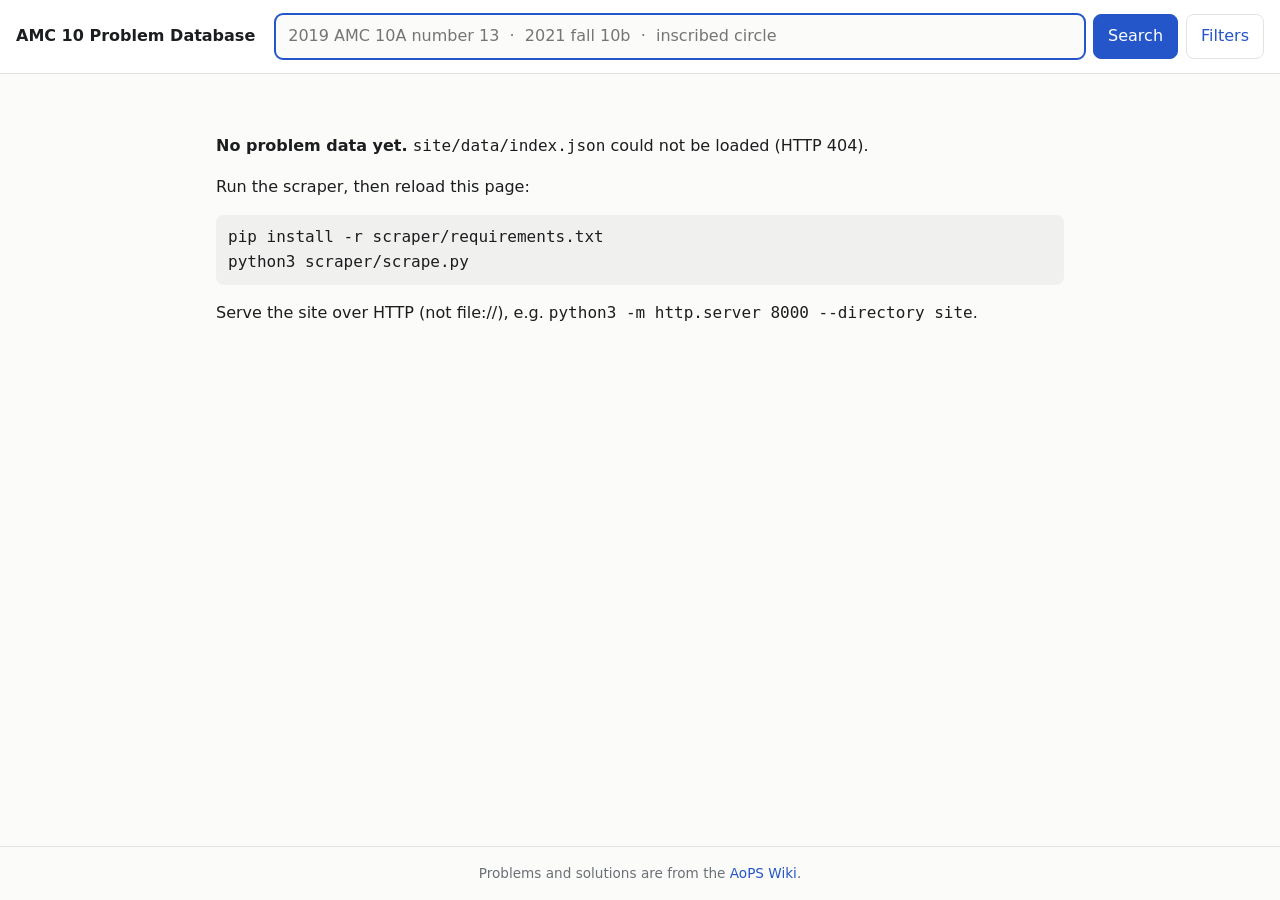
==== site/index.html @ 84438b36 "AMC 10 problem database: spec, AoPS wiki scraper, and static search UI - SPEC.md: V1 scope, data mod" ====
<!doctype html>
<html lang="en">
<head>
<meta charset="utf-8">
<meta name="viewport" content="width=device-width, initial-scale=1">
<title>AMC 10 Problem Database</title>
<link rel="stylesheet" href="vendor/katex/katex.min.css">
<link rel="stylesheet" href="styles.css">
</head>
<body>
<header class="top">
  <a href="#/" class="brand">AMC 10 Problem Database</a>
  <form id="search-form" class="search" autocomplete="off" role="search">
    <input id="q" type="search" placeholder="2019 AMC 10A number 13  ·  2021 fall 10b  ·  inscribed circle" aria-label="Search problems" autofocus>
    <button type="submit">Search</button>
    <button type="button" id="toggle-filters" class="ghost" aria-expanded="false" aria-controls="filters">Filters</button>
  </form>
</header>

<section id="filters" class="filters" hidden>
  <div class="filter">
    <span class="filter-name">Year</span>
    <select id="year-from" aria-label="From year"></select>
    <span class="dash">to</span>
    <select id="year-to" aria-label="To year"></select>
  </div>
  <div class="filter">
    <span class="filter-name">Contest</span>
    <label><input type="checkbox" data-filter="version" value="A" checked> 10A</label>
    <label><input type="checkbox" data-filter="version" value="B" checked> 10B</label>
  </div>
  <div class="filter">
    <span class="filter-name">Problem #</span>
    <input id="num-from" type="number" min="1" max="25" value="1" aria-label="From problem number">
    <span class="dash">to</span>
    <input id="num-to" type="number" min="1" max="25" value="25" aria-label="To problem number">
  </div>
  <div class="filter" id="difficulty-filter">
    <span class="filter-name">Difficulty</span>
  </div>
  <div class="filter" id="category-filter">
    <span class="filter-name">Category</span>
  </div>
  <div class="filter">
    <button type="button" id="reset-filters" class="ghost">Reset filters</button>
  </div>
</section>

<main id="main">
  <div id="status" class="status" hidden></div>
  <section id="results" hidden></section>
  <article id="problem" hidden></article>
</main>

<footer class="foot">
  Problems and solutions are from the <a href="https://artofproblemsolving.com/wiki/" target="_blank" rel="noopener">AoPS Wiki</a>.
  <span id="generated"></span>
</footer>

<script src="vendor/katex/katex.min.js"></script>
<script src="app.js"></script>
</body>
</html>
---- site/styles.css ----
:root {
  --bg: #fbfbf9;
  --panel: #ffffff;
  --text: #1c1d1f;
  --muted: #6b6f76;
  --line: #e3e4e0;
  --accent: #2456c9;
  --accent-soft: #e8eefb;
  --correct: #1b7f3b;
  --correct-soft: #e2f4e8;
  --tag: #f0f1ee;
  --radius: 8px;
  --font: system-ui, -apple-system, "Segoe UI", Roboto, Helvetica, Arial, sans-serif;
}
@media (prefers-color-scheme: dark) {
  :root:not([data-theme="light"]) {
    --bg: #141517; --panel: #1d1f22; --text: #ebecee; --muted: #9a9ea6; --line: #30333a;
    --accent: #7ea2ff; --accent-soft: #1f2a46; --correct: #5ccf7f; --correct-soft: #16311f; --tag: #262930;
  }
}
* { box-sizing: border-box; }
html, body { margin: 0; }
body { background: var(--bg); color: var(--text); font: 16px/1.55 var(--font); min-height: 100vh; display: flex; flex-direction: column; }
a { color: var(--accent); text-decoration: none; }
a:hover { text-decoration: underline; }
button, input, select { font: inherit; color: inherit; }
button { cursor: pointer; }
[hidden] { display: none !important; }

.top { display: flex; flex-wrap: wrap; align-items: center; gap: 12px 20px; padding: 14px 16px; border-bottom: 1px solid var(--line); background: var(--panel); position: sticky; top: 0; z-index: 2; }
.brand { font-weight: 650; color: var(--text); white-space: nowrap; }
.search { display: flex; flex: 1 1 420px; gap: 8px; min-width: 0; }
.search input { flex: 1; min-width: 0; padding: 9px 12px; border: 1px solid var(--line); border-radius: var(--radius); background: var(--bg); }
.search input:focus { outline: 2px solid var(--accent); outline-offset: -1px; }
.search button, .ghost { padding: 8px 14px; border-radius: var(--radius); border: 1px solid var(--accent); background: var(--accent); color: #fff; }
.ghost, .search .ghost { background: transparent; color: var(--accent); border-color: var(--line); }
.ghost[aria-expanded="true"] { background: var(--accent-soft); }

.filters { display: flex; flex-wrap: wrap; gap: 10px 28px; padding: 12px 16px; border-bottom: 1px solid var(--line); background: var(--panel); font-size: 0.93rem; }
.filter { display: flex; flex-wrap: wrap; align-items: center; gap: 6px 10px; }
.filter-name { color: var(--muted); min-width: 4.5em; }
.filter label { display: inline-flex; align-items: center; gap: 4px; white-space: nowrap; }
.filter select, .filter input[type=number] { padding: 4px 6px; border: 1px solid var(--line); border-radius: 6px; background: var(--bg); width: auto; }
.filter input[type=number] { width: 4.2em; }
.dash { color: var(--muted); }

main { flex: 1; width: 100%; max-width: 880px; margin: 0 auto; padding: 20px 16px 48px; }
.status { color: var(--muted); padding: 24px 0; }
.status.error { color: var(--text); }
.status pre { background: var(--tag); padding: 10px 12px; border-radius: var(--radius); overflow: auto; }

.results-head { display: flex; justify-content: space-between; align-items: baseline; color: var(--muted); margin: 0 0 10px; font-size: 0.93rem; }
.result { display: block; padding: 12px 14px; margin: 0 0 8px; border: 1px solid var(--line); border-radius: var(--radius); background: var(--panel); color: var(--text); }
.result:hover { border-color: var(--accent); text-decoration: none; }
.result-title { font-weight: 600; }
.snippet { color: var(--muted); font-size: 0.93rem; margin: 2px 0 6px; display: -webkit-box; -webkit-line-clamp: 2; -webkit-box-orient: vertical; overflow: hidden; }
.more { display: block; width: 100%; margin: 8px 0; }

.tags { display: flex; flex-wrap: wrap; gap: 6px; }
.tag { font-size: 0.78rem; padding: 1px 8px; border-radius: 999px; background: var(--tag); color: var(--muted); }
.tag.diff { background: var(--accent-soft); color: var(--accent); }

.crumbs { font-size: 0.93rem; margin-bottom: 10px; }
.problem-head { display: flex; flex-wrap: wrap; align-items: baseline; gap: 8px 16px; margin-bottom: 6px; }
.problem-head h1 { font-size: 1.35rem; margin: 0; }
.problem-head h1 span { color: var(--muted); font-weight: 500; }
.problem-head .tags { flex: 1; }
.source { font-size: 0.9rem; white-space: nowrap; }

.card { background: var(--panel); border: 1px solid var(--line); border-radius: var(--radius); padding: 18px 20px; margin: 14px 0; }
.statement { font-size: 1.04rem; }
.statement p, .solution p { margin: 0 0 0.8em; }
.statement img, .solution img { max-width: 100%; height: auto; }
.statement .diagram, .solution .diagram { display: block; margin: 10px auto; }
.tex-display { display: block; margin: 0.6em 0; overflow-x: auto; }
.katex { font-size: 1.05em; }
.katex-display { margin: 0.4em 0; }
table { border-collapse: collapse; margin: 0.6em 0; }
td, th { border: 1px solid var(--line); padding: 3px 8px; }

.choices ol { list-style: none; margin: 0; padding: 0; display: grid; gap: 6px; }
.choices li { display: flex; align-items: center; gap: 10px; padding: 7px 10px; border: 1px solid var(--line); border-radius: 6px; }
.choices li .choice-label { color: var(--muted); font-weight: 600; min-width: 2.4em; }
.choices li.correct { border-color: var(--correct); background: var(--correct-soft); }
.choices li.correct .choice-label { color: var(--correct); }
.answer-row { display: flex; align-items: center; gap: 14px; margin-top: 12px; }
.answer-row label { display: inline-flex; align-items: center; gap: 6px; }
.answer-text { color: var(--correct); font-weight: 600; }
.unparsed { color: var(--muted); font-size: 0.9rem; margin-top: 8px; }

.solutions-head { display: flex; align-items: center; justify-content: space-between; gap: 10px; }
.solution { padding: 12px 0; border-top: 1px solid var(--line); }
.solution:first-child { border-top: 0; }
.solution h3 { margin: 0 0 8px; font-size: 1.02rem; }
.solution h4, .solution h5 { margin: 10px 0 6px; font-size: 0.98rem; }

.pager { display: flex; justify-content: space-between; margin-top: 18px; font-size: 0.95rem; }
.foot { color: var(--muted); font-size: 0.85rem; text-align: center; padding: 16px; border-top: 1px solid var(--line); }
kbd { font: 0.85em var(--font); border: 1px solid var(--line); border-radius: 4px; padding: 0 5px; }
@media (max-width: 600px) {
  .top { padding: 10px 12px; }
  main { padding: 14px 12px 40px; }
  .card { padding: 14px; }
}
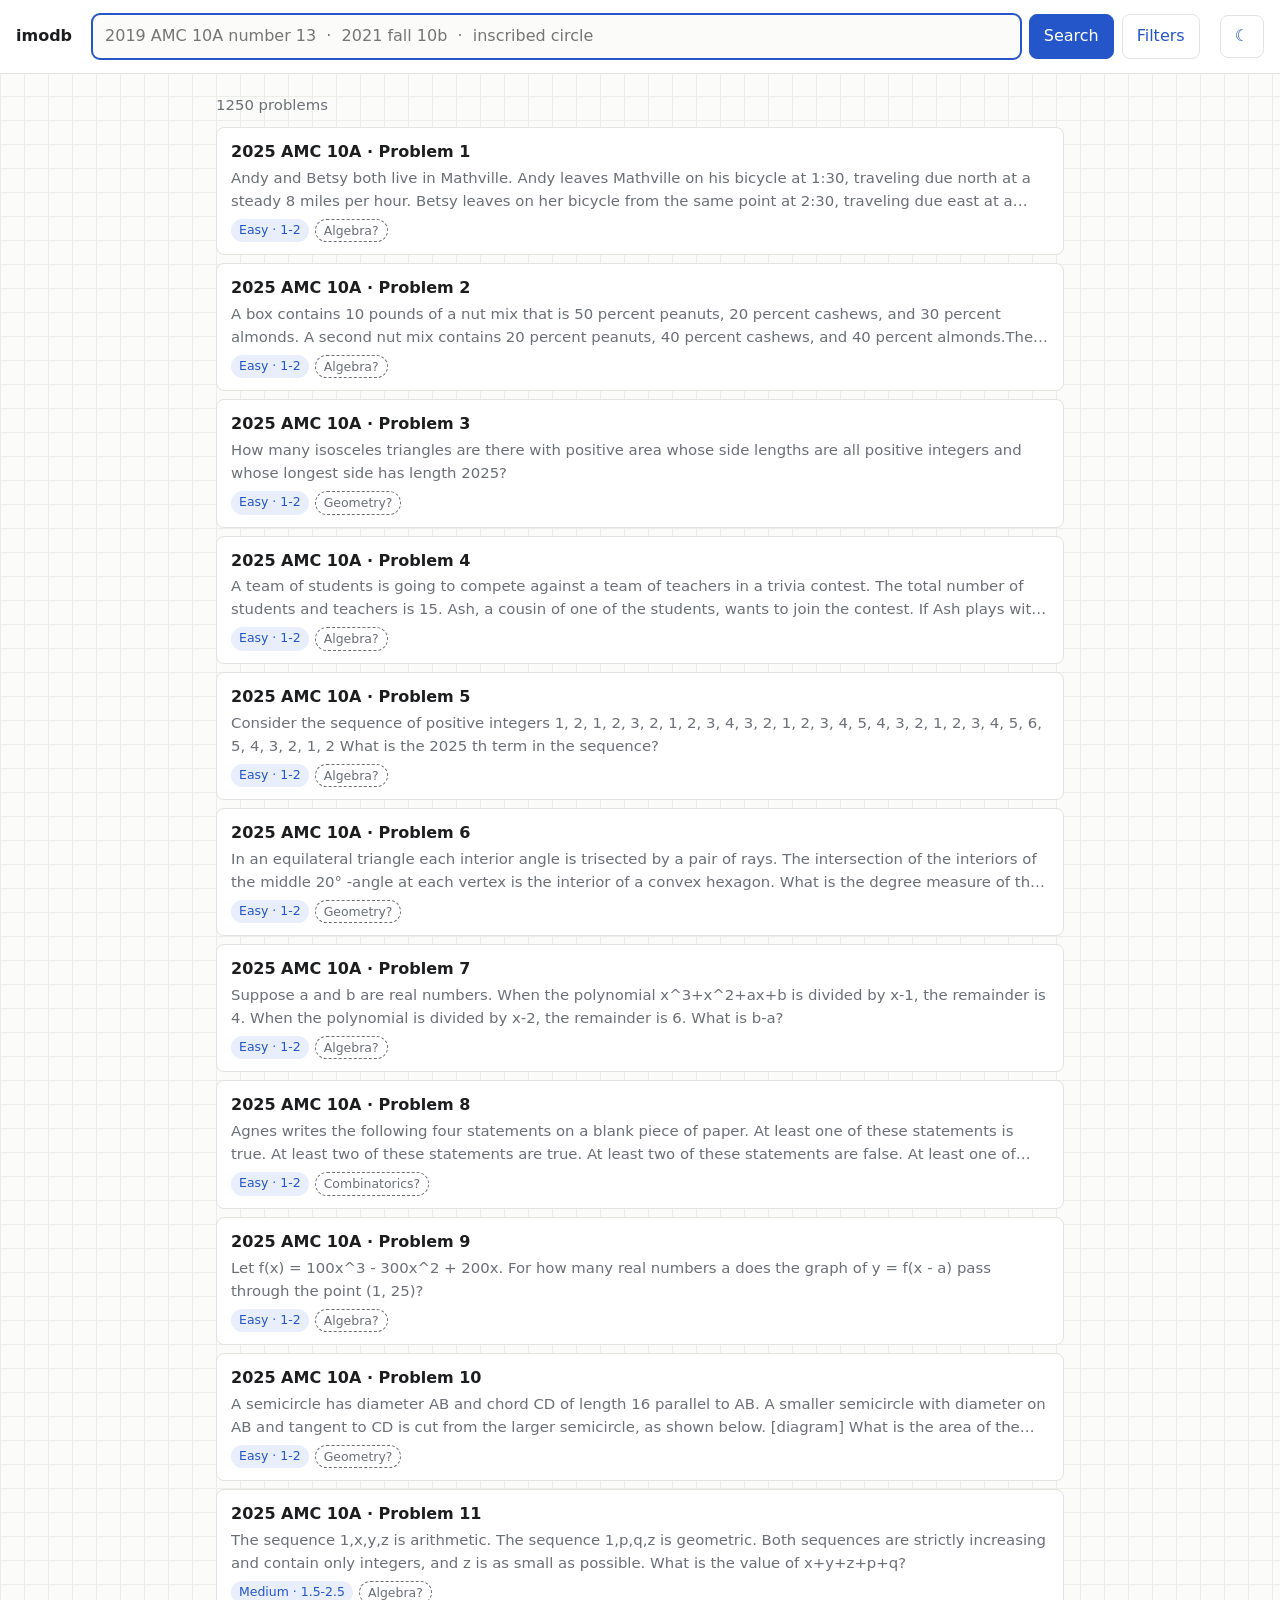
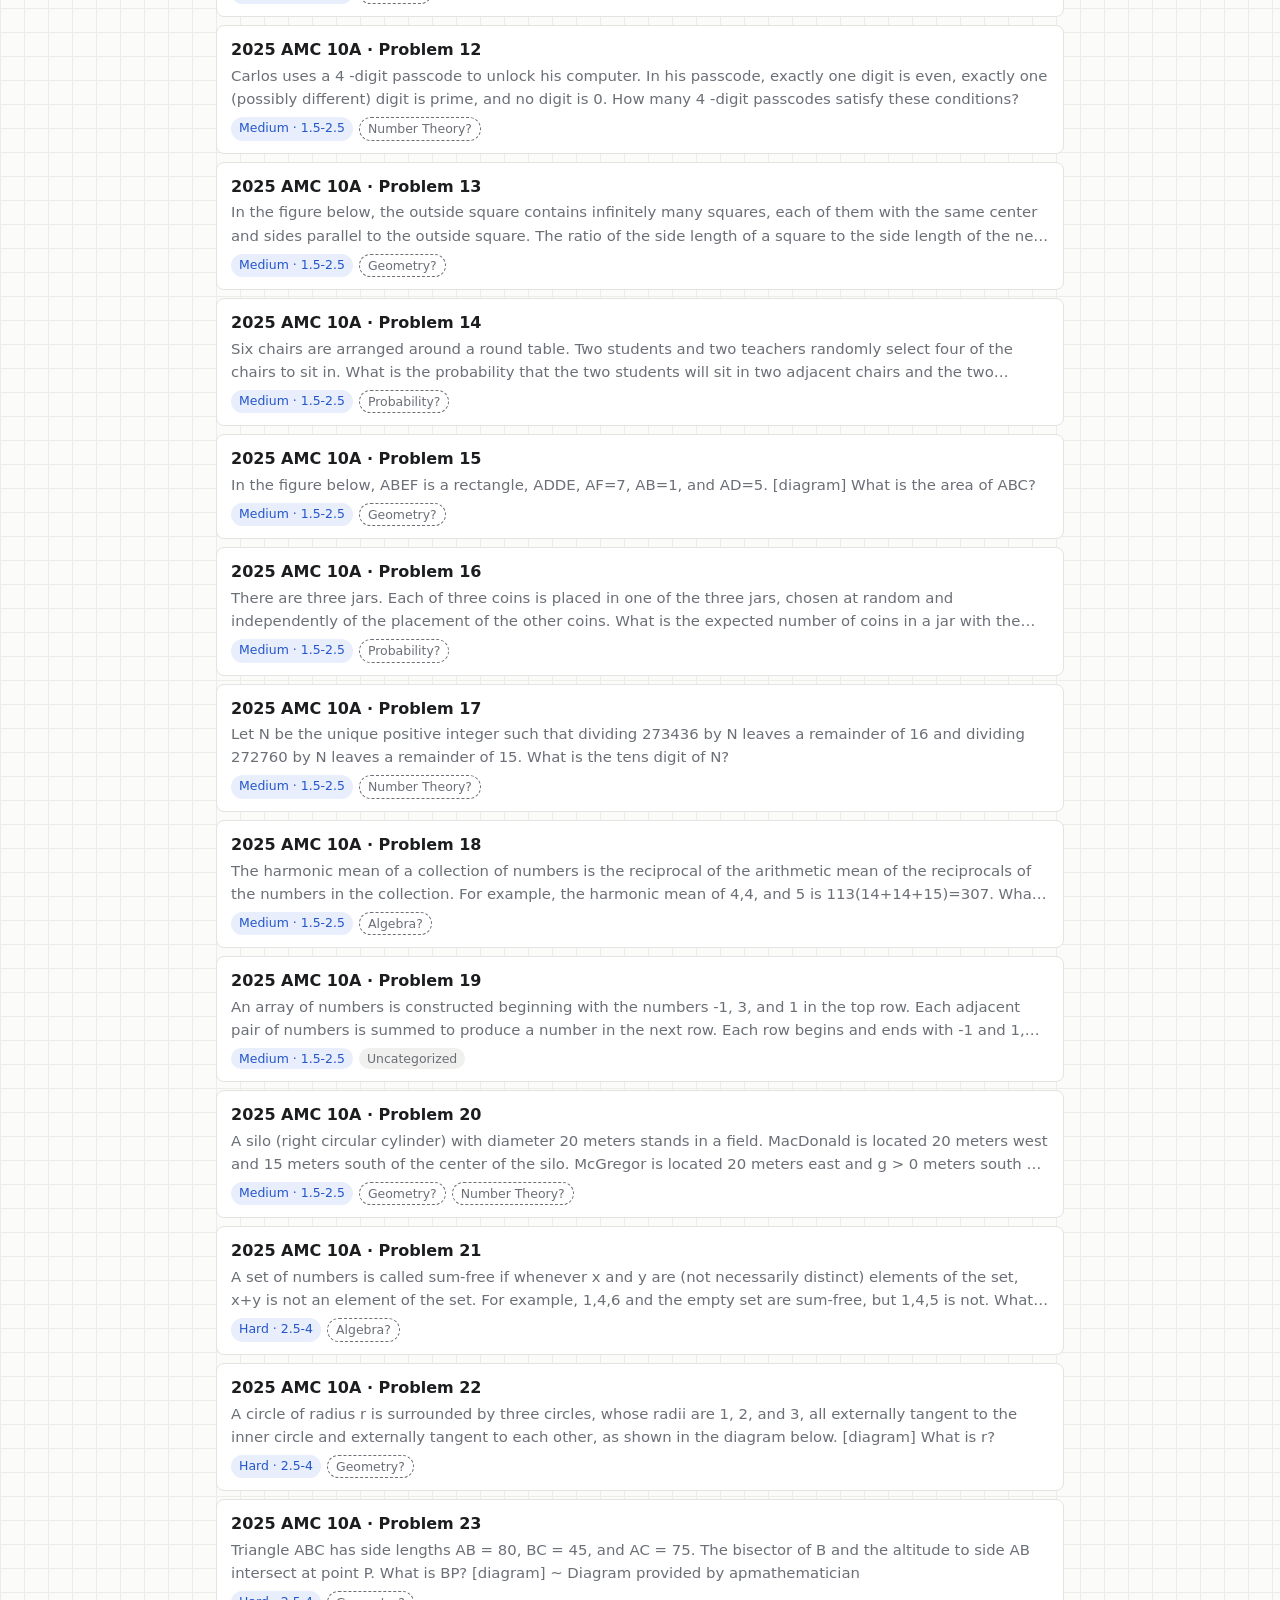
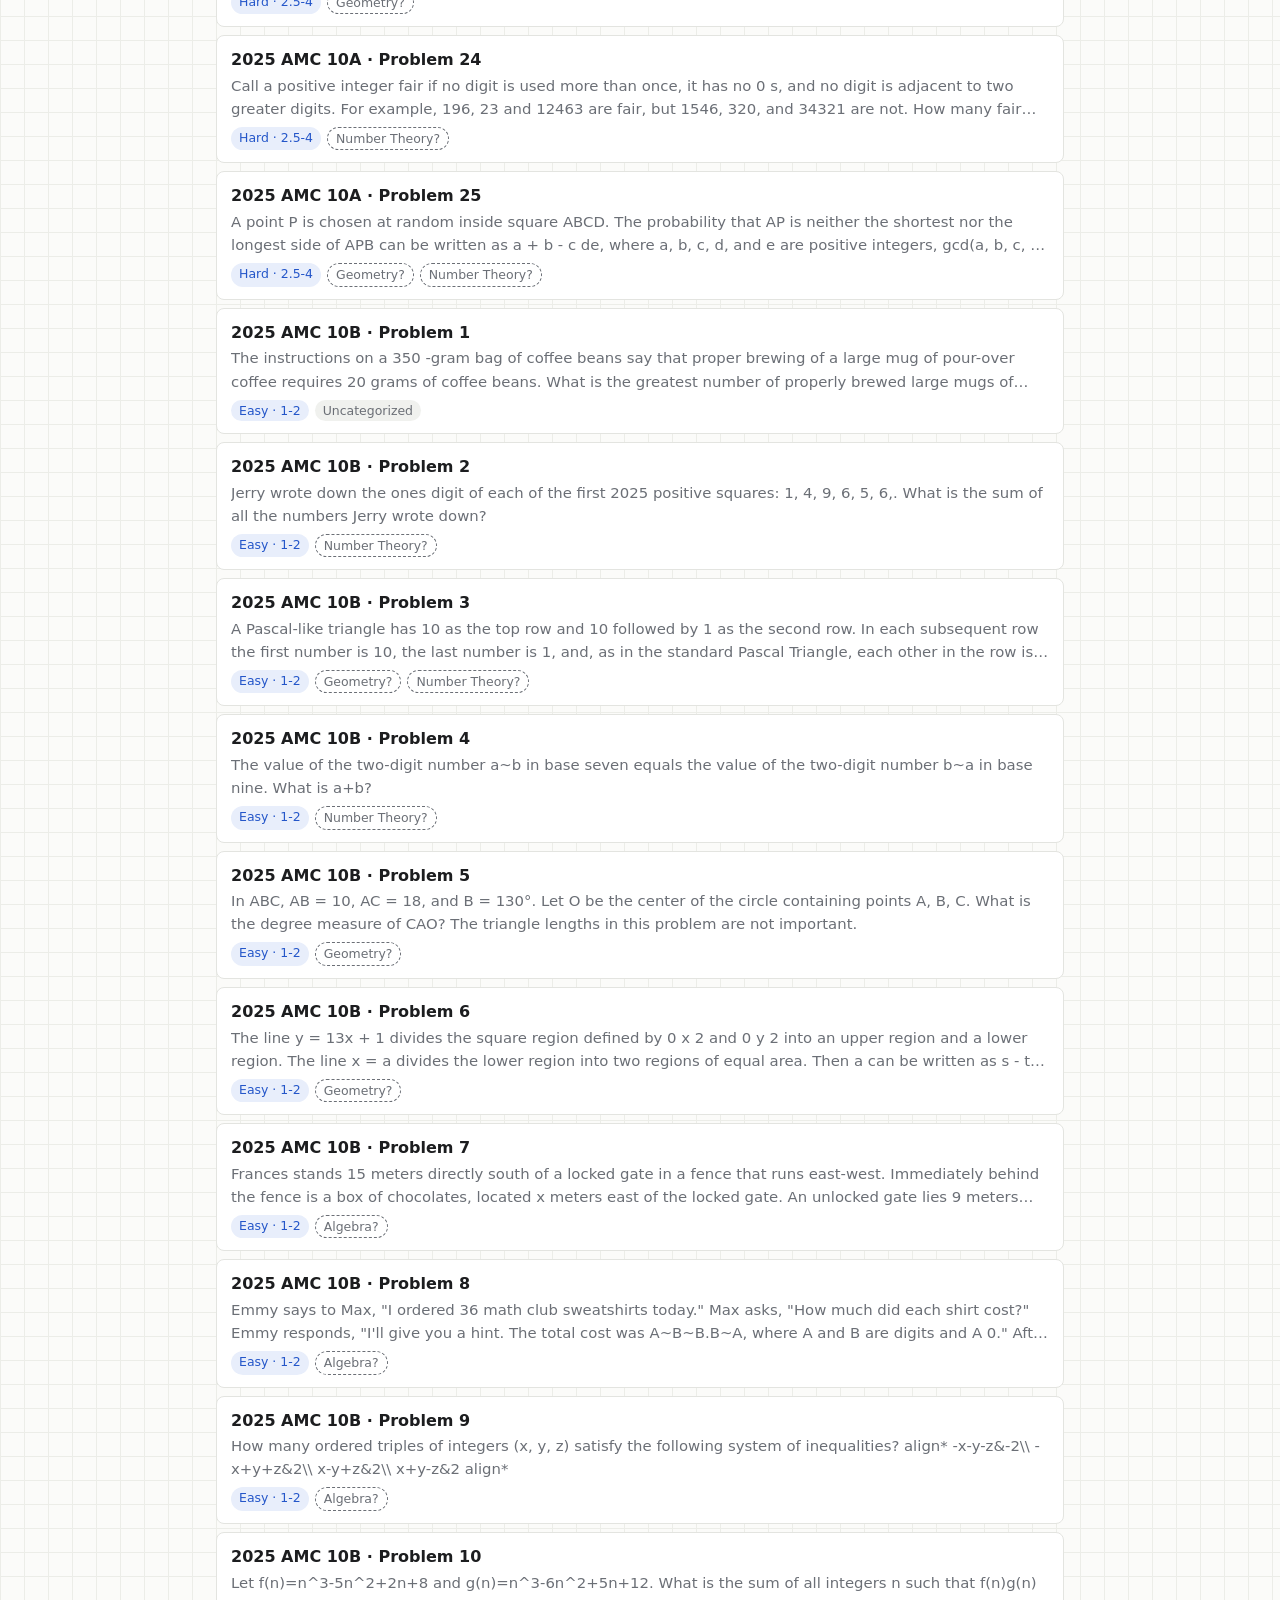
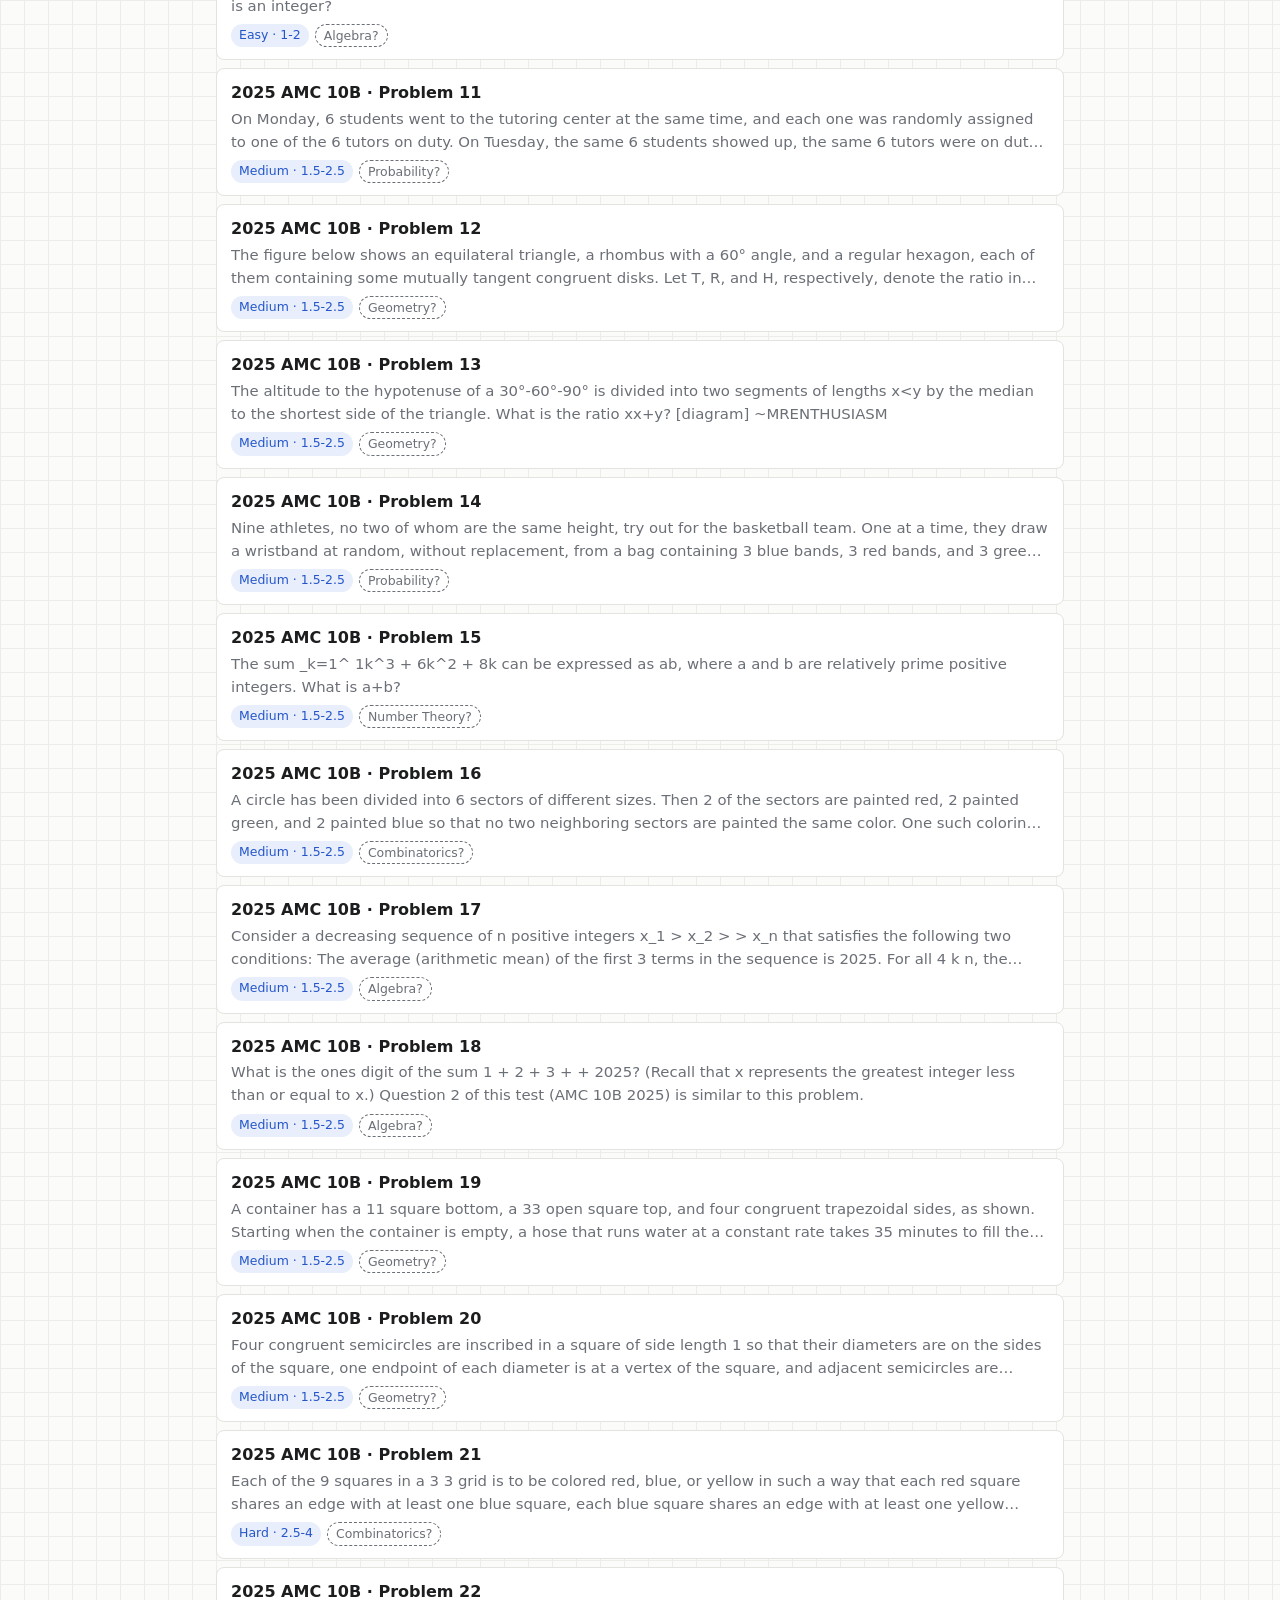
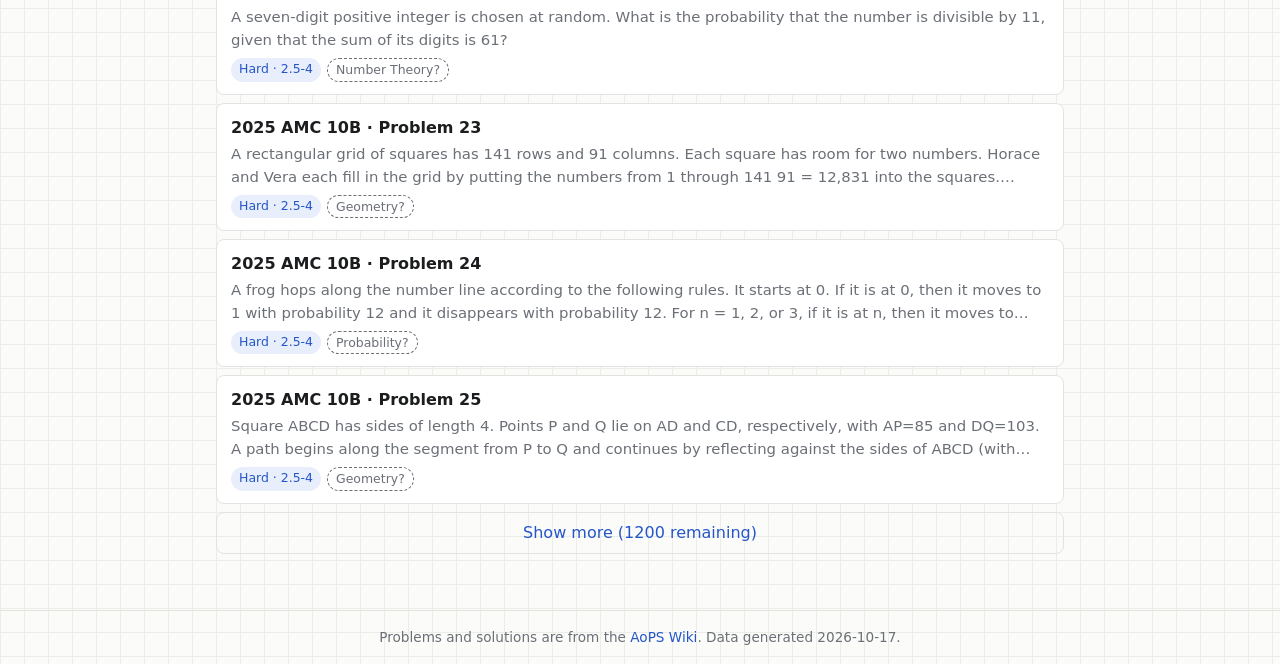
==== commit 9cb1587d: "Rename to imodb, add light/dark toggle and grid background, fix filters - Changing a filter while vi" ====
--- a/site/index.html
+++ b/site/index.html
@@ -3,18 +3,20 @@
 <head>
 <meta charset="utf-8">
 <meta name="viewport" content="width=device-width, initial-scale=1">
-<title>AMC 10 Problem Database</title>
+<title>imodb</title>
+<script>try { var t = localStorage.getItem('imodb-theme'); if (t === 'light' || t === 'dark') document.documentElement.dataset.theme = t; } catch (e) {}</script>
 <link rel="stylesheet" href="vendor/katex/katex.min.css">
 <link rel="stylesheet" href="styles.css">
 </head>
 <body>
 <header class="top">
-  <a href="#/" class="brand">AMC 10 Problem Database</a>
+  <a href="#/" class="brand">imodb</a>
   <form id="search-form" class="search" autocomplete="off" role="search">
     <input id="q" type="search" placeholder="2019 AMC 10A number 13  ·  2021 fall 10b  ·  inscribed circle" aria-label="Search problems" autofocus>
     <button type="submit">Search</button>
     <button type="button" id="toggle-filters" class="ghost" aria-expanded="false" aria-controls="filters">Filters</button>
   </form>
+  <button type="button" id="theme-toggle" class="ghost" aria-label="Toggle dark mode">☾</button>
 </header>
 
 <section id="filters" class="filters" hidden>
--- a/site/styles.css
+++ b/site/styles.css
@@ -9,18 +9,26 @@
   --correct: #1b7f3b;
   --correct-soft: #e2f4e8;
   --tag: #f0f1ee;
+  --grid: #ecede8;
   --radius: 8px;
   --font: system-ui, -apple-system, "Segoe UI", Roboto, Helvetica, Arial, sans-serif;
+  color-scheme: light;
 }
 @media (prefers-color-scheme: dark) {
   :root:not([data-theme="light"]) {
     --bg: #141517; --panel: #1d1f22; --text: #ebecee; --muted: #9a9ea6; --line: #30333a;
     --accent: #7ea2ff; --accent-soft: #1f2a46; --correct: #5ccf7f; --correct-soft: #16311f; --tag: #262930;
+    --grid: #1c1e21; color-scheme: dark;
   }
+}
+:root[data-theme="dark"] {
+  --bg: #141517; --panel: #1d1f22; --text: #ebecee; --muted: #9a9ea6; --line: #30333a;
+  --accent: #7ea2ff; --accent-soft: #1f2a46; --correct: #5ccf7f; --correct-soft: #16311f; --tag: #262930;
+  --grid: #1c1e21; color-scheme: dark;
 }
 * { box-sizing: border-box; }
 html, body { margin: 0; }
-body { background: var(--bg); color: var(--text); font: 16px/1.55 var(--font); min-height: 100vh; display: flex; flex-direction: column; }
+body { background: var(--bg); background-image: linear-gradient(var(--grid) 1px, transparent 1px), linear-gradient(90deg, var(--grid) 1px, transparent 1px); background-size: 24px 24px; color: var(--text); font: 16px/1.55 var(--font); min-height: 100vh; display: flex; flex-direction: column; }
 a { color: var(--accent); text-decoration: none; }
 a:hover { text-decoration: underline; }
 button, input, select { font: inherit; color: inherit; }
@@ -59,6 +67,7 @@
 .tags { display: flex; flex-wrap: wrap; gap: 6px; }
 .tag { font-size: 0.78rem; padding: 1px 8px; border-radius: 999px; background: var(--tag); color: var(--muted); }
 .tag.diff { background: var(--accent-soft); color: var(--accent); }
+.tag.guess { background: transparent; border: 1px dashed var(--muted); }
 
 .crumbs { font-size: 0.93rem; margin-bottom: 10px; }
 .problem-head { display: flex; flex-wrap: wrap; align-items: baseline; gap: 8px 16px; margin-bottom: 6px; }
@@ -70,10 +79,11 @@
 .card { background: var(--panel); border: 1px solid var(--line); border-radius: var(--radius); padding: 18px 20px; margin: 14px 0; }
 .statement { font-size: 1.04rem; }
 .statement p, .solution p { margin: 0 0 0.8em; }
-.statement img, .solution img { max-width: 100%; height: auto; }
+.statement img, .solution img { max-width: 100%; height: auto; background: #fff; border-radius: 4px; }
 .statement .diagram, .solution .diagram { display: block; margin: 10px auto; }
 .tex-display { display: block; margin: 0.6em 0; overflow-x: auto; }
 .katex { font-size: 1.05em; }
+.tex-error { font-family: ui-monospace, monospace; font-size: 0.9em; color: #b3261e; }
 .katex-display { margin: 0.4em 0; }
 table { border-collapse: collapse; margin: 0.6em 0; }
 td, th { border: 1px solid var(--line); padding: 3px 8px; }
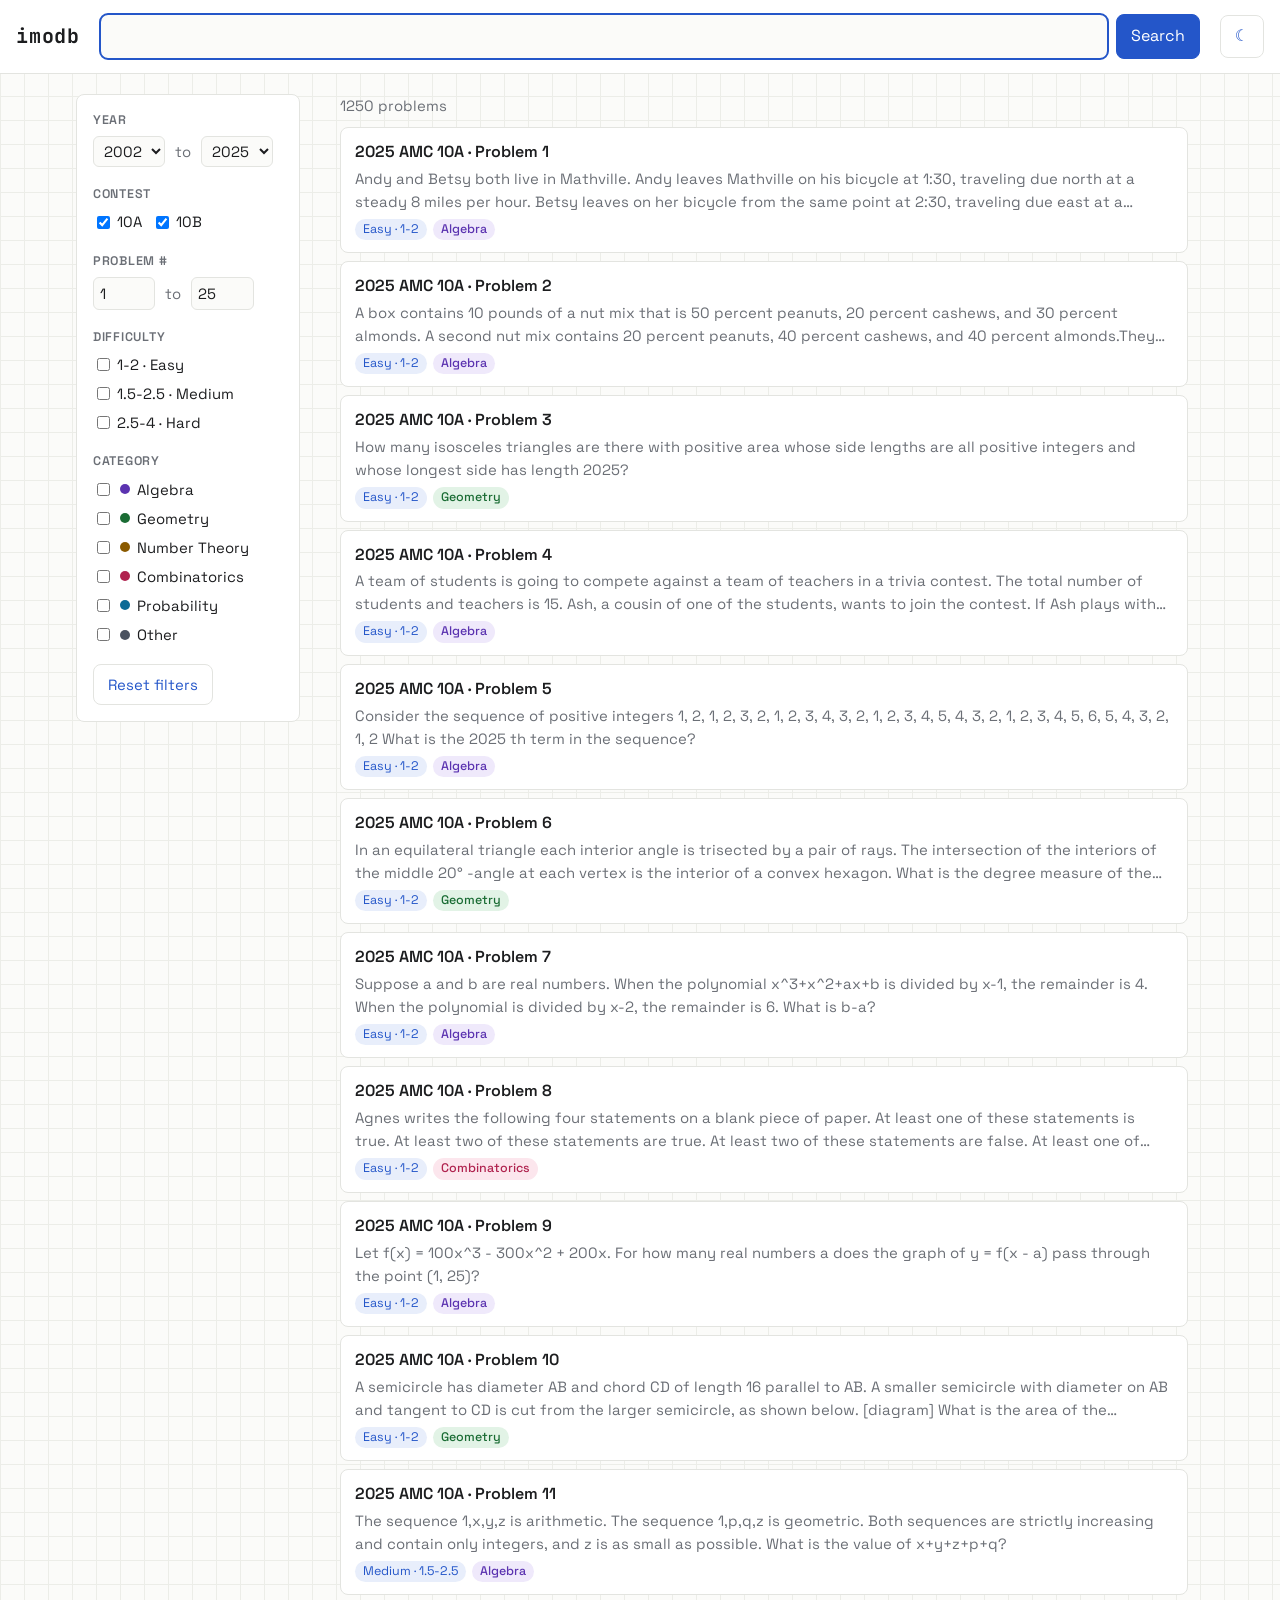
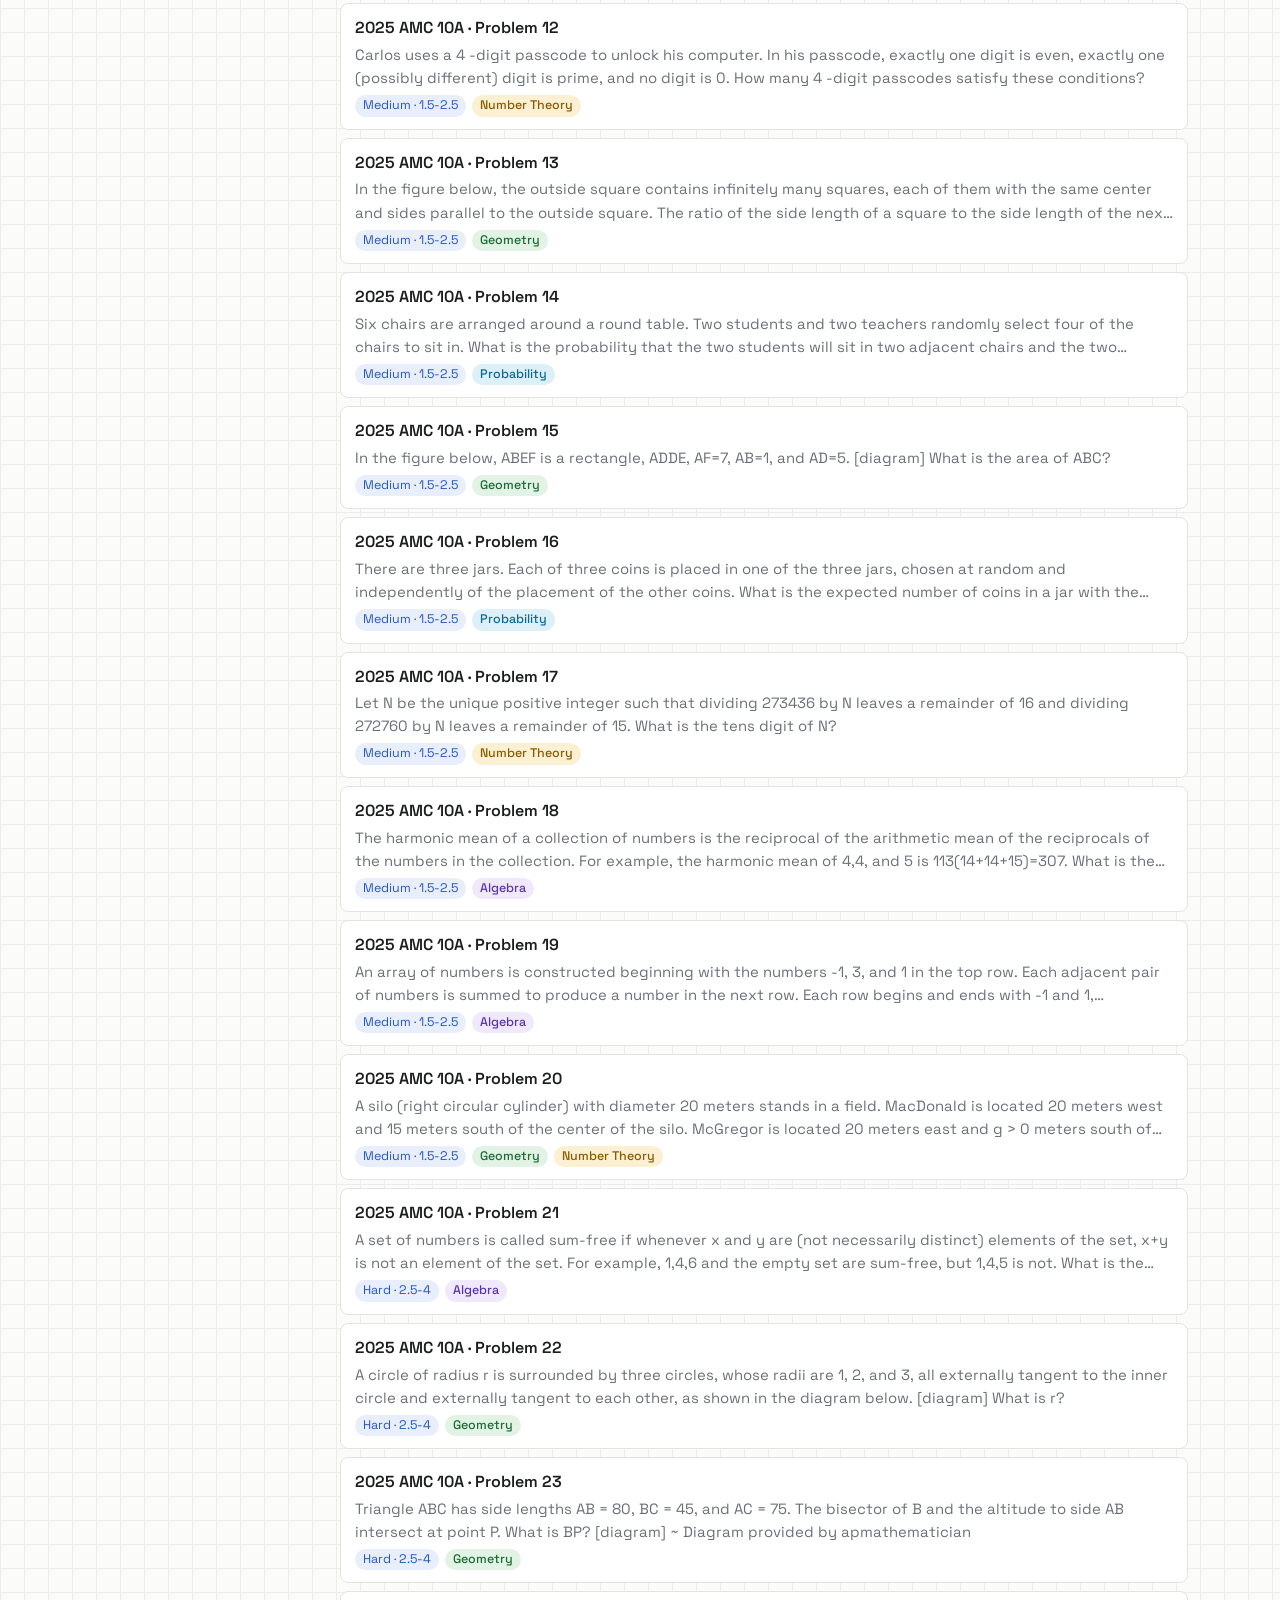
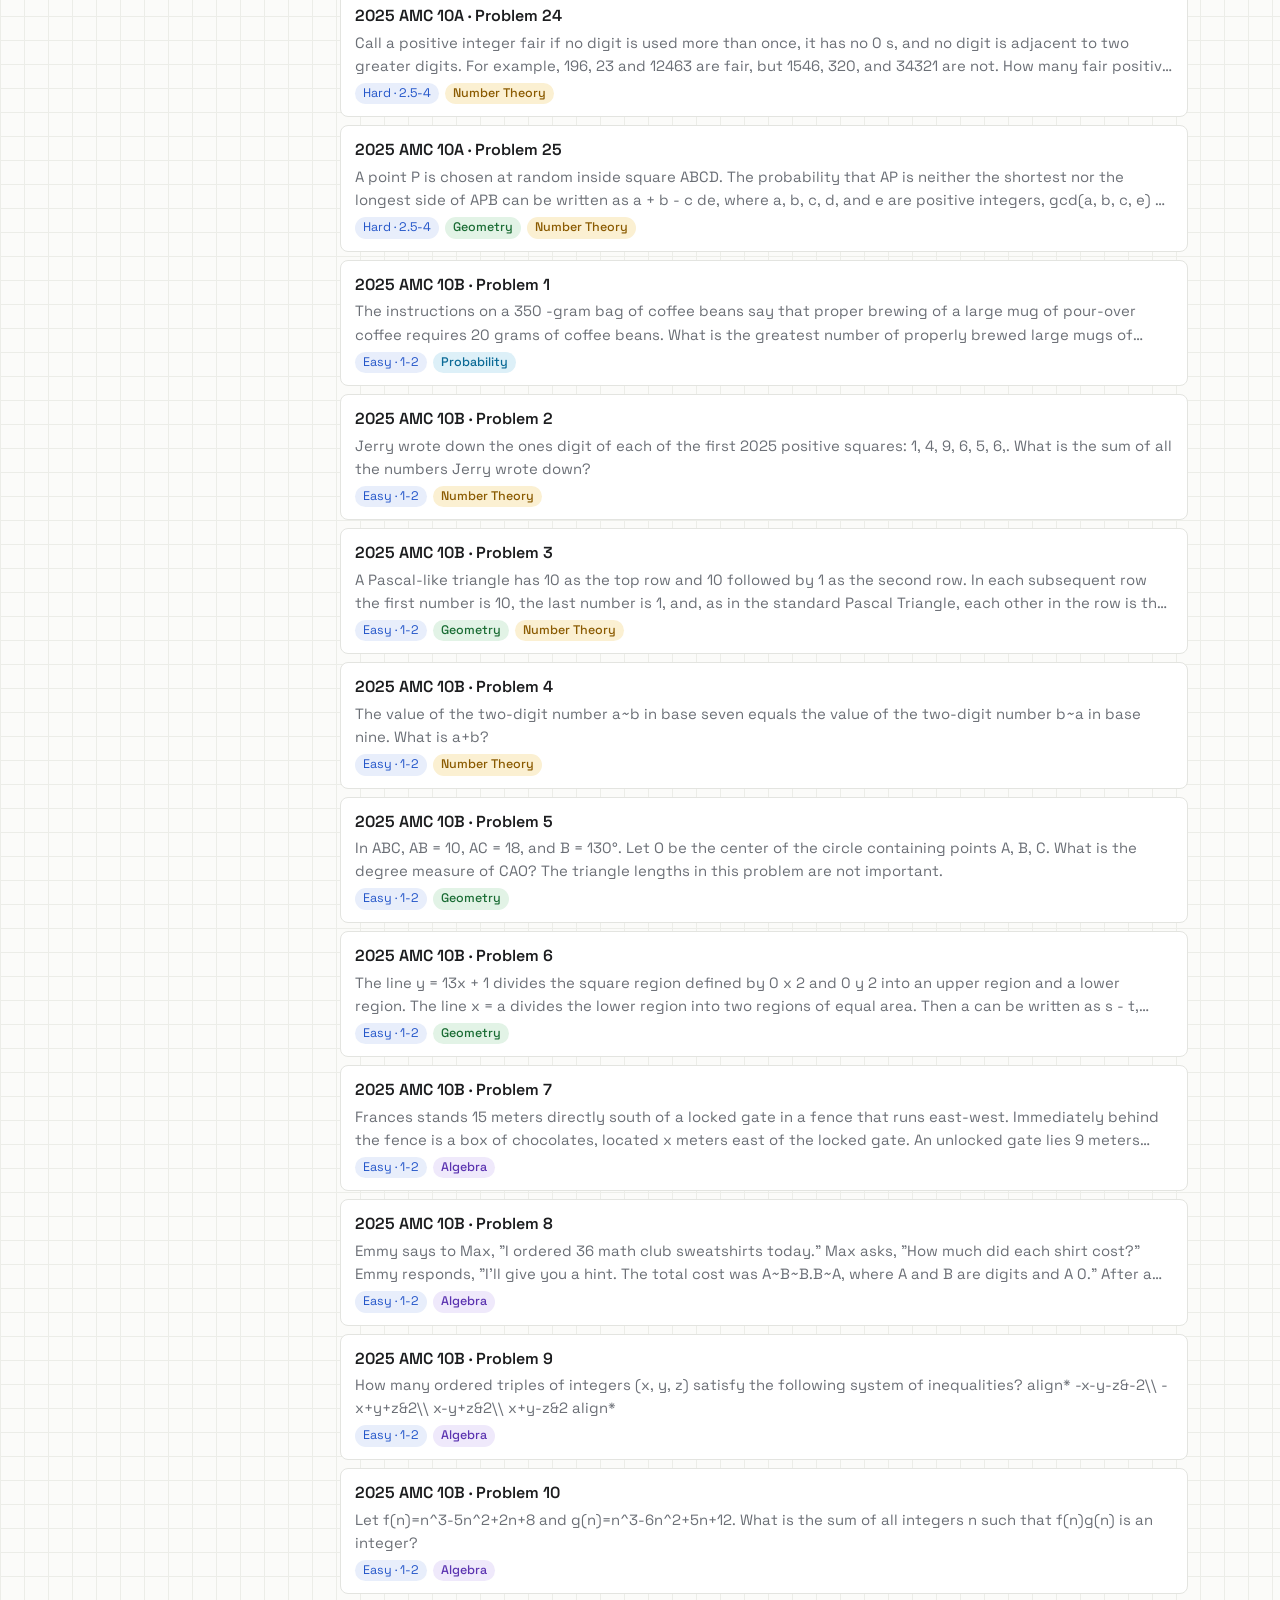
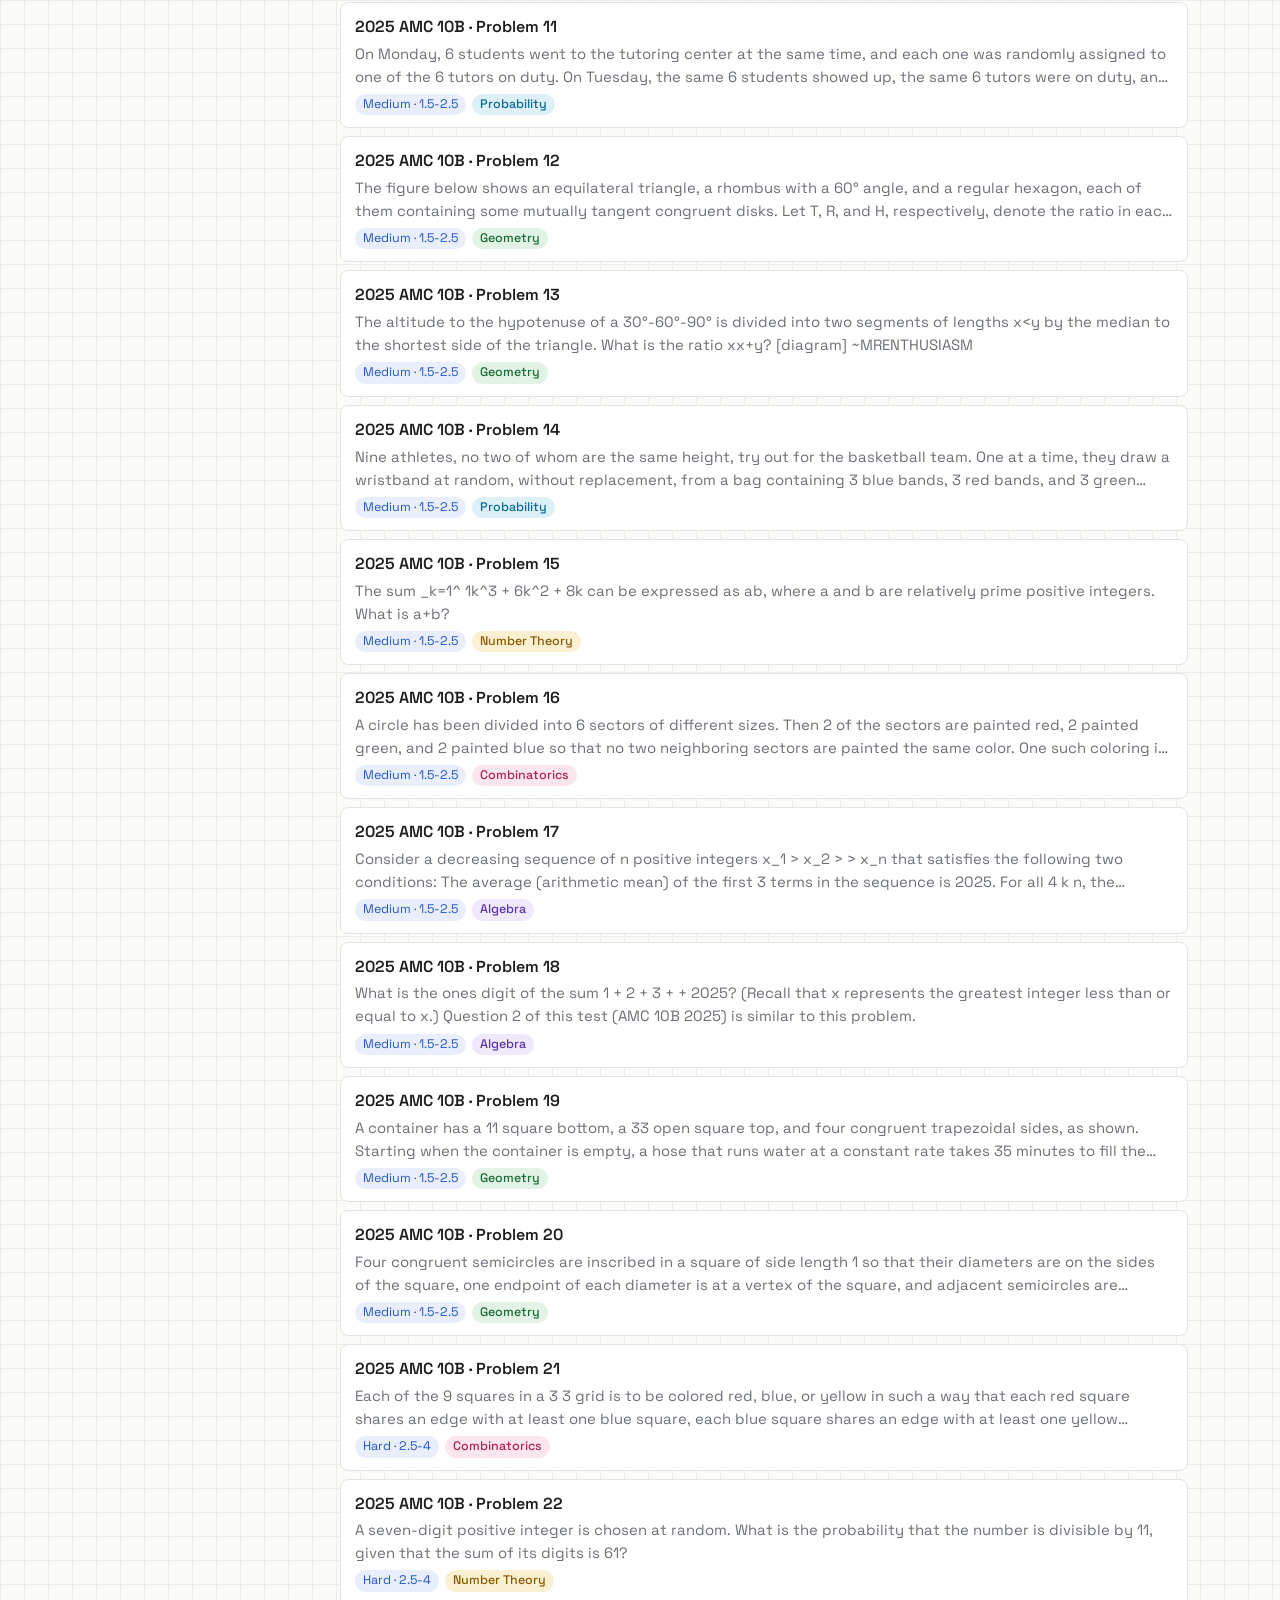
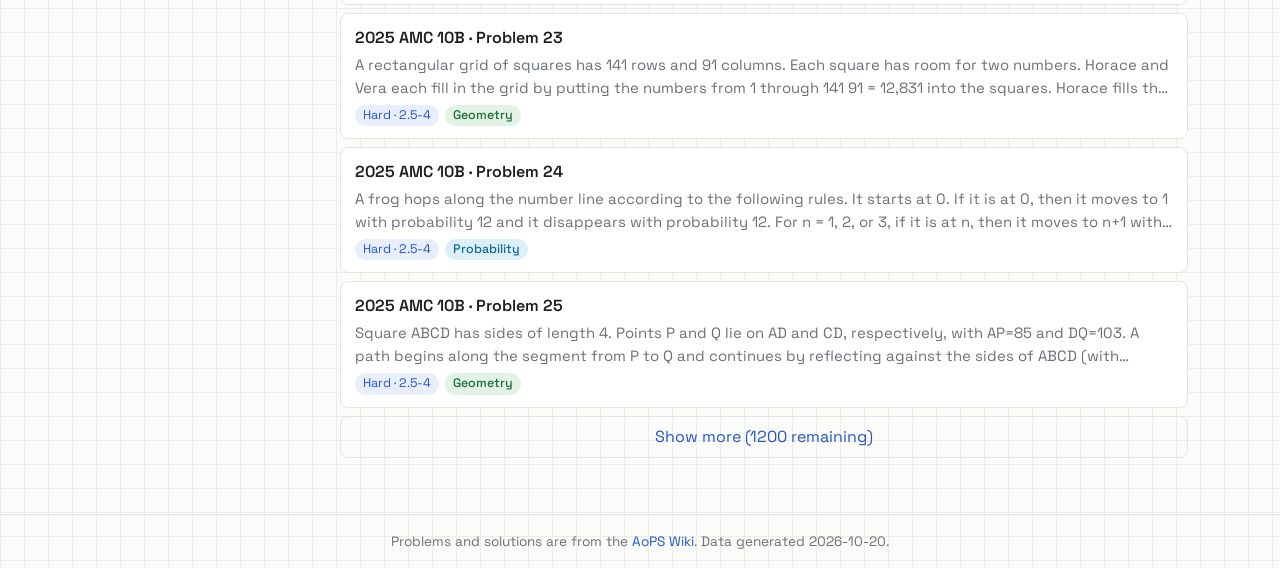
==== commit 64f97f06: "New fonts, sticky filter sidebar, colour-coded categories for every problem - Space Grotesk interfac" ====
--- a/site/index.html
+++ b/site/index.html
@@ -5,6 +5,9 @@
 <meta name="viewport" content="width=device-width, initial-scale=1">
 <title>imodb</title>
 <script>try { var t = localStorage.getItem('imodb-theme'); if (t === 'light' || t === 'dark') document.documentElement.dataset.theme = t; } catch (e) {}</script>
+<link rel="preconnect" href="https://fonts.googleapis.com">
+<link rel="preconnect" href="https://fonts.gstatic.com" crossorigin>
+<link rel="stylesheet" href="https://fonts.googleapis.com/css2?family=JetBrains+Mono:wght@700&family=Source+Serif+4:ital,opsz,wght@0,8..60,400;0,8..60,600;0,8..60,700;1,8..60,400&family=Space+Grotesk:wght@400;500;600;700&display=swap">
 <link rel="stylesheet" href="vendor/katex/katex.min.css">
 <link rel="stylesheet" href="styles.css">
 </head>
@@ -12,14 +15,14 @@
 <header class="top">
   <a href="#/" class="brand">imodb</a>
   <form id="search-form" class="search" autocomplete="off" role="search">
-    <input id="q" type="search" placeholder="2019 AMC 10A number 13  ·  2021 fall 10b  ·  inscribed circle" aria-label="Search problems" autofocus>
+    <input id="q" type="search" aria-label="Search problems" autofocus>
     <button type="submit">Search</button>
-    <button type="button" id="toggle-filters" class="ghost" aria-expanded="false" aria-controls="filters">Filters</button>
   </form>
   <button type="button" id="theme-toggle" class="ghost" aria-label="Toggle dark mode">☾</button>
 </header>
 
-<section id="filters" class="filters" hidden>
+<div class="layout">
+<aside id="filters" class="filters" aria-label="Filters">
   <div class="filter">
     <span class="filter-name">Year</span>
     <select id="year-from" aria-label="From year"></select>
@@ -46,13 +49,14 @@
   <div class="filter">
     <button type="button" id="reset-filters" class="ghost">Reset filters</button>
   </div>
-</section>
+</aside>
 
 <main id="main">
   <div id="status" class="status" hidden></div>
   <section id="results" hidden></section>
   <article id="problem" hidden></article>
 </main>
+</div>
 
 <footer class="foot">
   Problems and solutions are from the <a href="https://artofproblemsolving.com/wiki/" target="_blank" rel="noopener">AoPS Wiki</a>.
--- a/site/styles.css
+++ b/site/styles.css
@@ -10,8 +10,17 @@
   --correct-soft: #e2f4e8;
   --tag: #f0f1ee;
   --grid: #ecede8;
+  --cat-algebra: #5b33b0; --cat-algebra-soft: #efe9fb;
+  --cat-geometry: #1a6c34; --cat-geometry-soft: #e2f3e6;
+  --cat-number_theory: #8a5a00; --cat-number_theory-soft: #fbf0d2;
+  --cat-combinatorics: #b0234f; --cat-combinatorics-soft: #fce6ed;
+  --cat-probability: #0b6a96; --cat-probability-soft: #ddf0f8;
+  --cat-other: #4a5260; --cat-other-soft: #e9ebef;
   --radius: 8px;
-  --font: system-ui, -apple-system, "Segoe UI", Roboto, Helvetica, Arial, sans-serif;
+  --head-h: 72px;
+  --font: "Space Grotesk", system-ui, -apple-system, "Segoe UI", Roboto, Helvetica, Arial, sans-serif;
+  --font-serif: "Source Serif 4", Georgia, "Times New Roman", serif;
+  --font-mono: "JetBrains Mono", ui-monospace, SFMono-Regular, Menlo, monospace;
   color-scheme: light;
 }
 @media (prefers-color-scheme: dark) {
@@ -19,12 +28,18 @@
     --bg: #141517; --panel: #1d1f22; --text: #ebecee; --muted: #9a9ea6; --line: #30333a;
     --accent: #7ea2ff; --accent-soft: #1f2a46; --correct: #5ccf7f; --correct-soft: #16311f; --tag: #262930;
     --grid: #1c1e21; color-scheme: dark;
+    --cat-algebra: #c2a8ff; --cat-algebra-soft: #2c2245; --cat-geometry: #7fd897; --cat-geometry-soft: #163020;
+    --cat-number_theory: #f2c35a; --cat-number_theory-soft: #352a10; --cat-combinatorics: #ff94b4; --cat-combinatorics-soft: #3d1a26;
+    --cat-probability: #72c6ef; --cat-probability-soft: #112d3a; --cat-other: #c0c7d2; --cat-other-soft: #2b2f37;
   }
 }
 :root[data-theme="dark"] {
   --bg: #141517; --panel: #1d1f22; --text: #ebecee; --muted: #9a9ea6; --line: #30333a;
   --accent: #7ea2ff; --accent-soft: #1f2a46; --correct: #5ccf7f; --correct-soft: #16311f; --tag: #262930;
   --grid: #1c1e21; color-scheme: dark;
+  --cat-algebra: #c2a8ff; --cat-algebra-soft: #2c2245; --cat-geometry: #7fd897; --cat-geometry-soft: #163020;
+  --cat-number_theory: #f2c35a; --cat-number_theory-soft: #352a10; --cat-combinatorics: #ff94b4; --cat-combinatorics-soft: #3d1a26;
+  --cat-probability: #72c6ef; --cat-probability-soft: #112d3a; --cat-other: #c0c7d2; --cat-other-soft: #2b2f37;
 }
 * { box-sizing: border-box; }
 html, body { margin: 0; }
@@ -35,24 +50,27 @@
 button { cursor: pointer; }
 [hidden] { display: none !important; }
 
-.top { display: flex; flex-wrap: wrap; align-items: center; gap: 12px 20px; padding: 14px 16px; border-bottom: 1px solid var(--line); background: var(--panel); position: sticky; top: 0; z-index: 2; }
-.brand { font-weight: 650; color: var(--text); white-space: nowrap; }
+.top { display: flex; flex-wrap: wrap; align-items: center; gap: 12px 20px; min-height: var(--head-h); padding: 14px 16px; border-bottom: 1px solid var(--line); background: var(--panel); position: sticky; top: 0; z-index: 2; }
+.brand { font: 700 1.25rem/1 var(--font-mono); letter-spacing: 0.04em; color: var(--text); white-space: nowrap; }
+.brand:hover { color: var(--accent); text-decoration: none; }
 .search { display: flex; flex: 1 1 420px; gap: 8px; min-width: 0; }
 .search input { flex: 1; min-width: 0; padding: 9px 12px; border: 1px solid var(--line); border-radius: var(--radius); background: var(--bg); }
 .search input:focus { outline: 2px solid var(--accent); outline-offset: -1px; }
 .search button, .ghost { padding: 8px 14px; border-radius: var(--radius); border: 1px solid var(--accent); background: var(--accent); color: #fff; }
 .ghost, .search .ghost { background: transparent; color: var(--accent); border-color: var(--line); }
-.ghost[aria-expanded="true"] { background: var(--accent-soft); }
 
-.filters { display: flex; flex-wrap: wrap; gap: 10px 28px; padding: 12px 16px; border-bottom: 1px solid var(--line); background: var(--panel); font-size: 0.93rem; }
+.layout { flex: 1; display: grid; grid-template-columns: 240px minmax(0, 1fr); gap: 0 8px; width: 100%; max-width: 1160px; margin: 0 auto; }
+.filters { position: sticky; top: calc(var(--head-h) + 20px); align-self: start; max-height: calc(100vh - var(--head-h) - 40px); overflow: auto; margin: 20px 0 20px 16px; display: flex; flex-direction: column; gap: 18px; padding: 16px; border: 1px solid var(--line); border-radius: var(--radius); background: var(--panel); font-size: 0.93rem; }
 .filter { display: flex; flex-wrap: wrap; align-items: center; gap: 6px 10px; }
-.filter-name { color: var(--muted); min-width: 4.5em; }
+.filter-name { flex-basis: 100%; color: var(--muted); font-size: 0.78rem; font-weight: 600; text-transform: uppercase; letter-spacing: 0.06em; }
 .filter label { display: inline-flex; align-items: center; gap: 4px; white-space: nowrap; }
+#difficulty-filter label, #category-filter label { flex-basis: 100%; }
+.swatch { width: 10px; height: 10px; border-radius: 50%; background: var(--c, var(--muted)); margin: 0 3px; flex: none; }
 .filter select, .filter input[type=number] { padding: 4px 6px; border: 1px solid var(--line); border-radius: 6px; background: var(--bg); width: auto; }
 .filter input[type=number] { width: 4.2em; }
 .dash { color: var(--muted); }
 
-main { flex: 1; width: 100%; max-width: 880px; margin: 0 auto; padding: 20px 16px 48px; }
+main { min-width: 0; width: 100%; max-width: 880px; margin: 0 auto; padding: 20px 16px 48px; }
 .status { color: var(--muted); padding: 24px 0; }
 .status.error { color: var(--text); }
 .status pre { background: var(--tag); padding: 10px 12px; border-radius: var(--radius); overflow: auto; }
@@ -67,7 +85,14 @@
 .tags { display: flex; flex-wrap: wrap; gap: 6px; }
 .tag { font-size: 0.78rem; padding: 1px 8px; border-radius: 999px; background: var(--tag); color: var(--muted); }
 .tag.diff { background: var(--accent-soft); color: var(--accent); }
-.tag.guess { background: transparent; border: 1px dashed var(--muted); }
+.tag.cat { background: var(--c-soft, var(--tag)); color: var(--c, var(--muted)); font-weight: 500; }
+.cat-algebra { --c: var(--cat-algebra); --c-soft: var(--cat-algebra-soft); }
+.cat-geometry { --c: var(--cat-geometry); --c-soft: var(--cat-geometry-soft); }
+.cat-number_theory { --c: var(--cat-number_theory); --c-soft: var(--cat-number_theory-soft); }
+.cat-combinatorics { --c: var(--cat-combinatorics); --c-soft: var(--cat-combinatorics-soft); }
+.cat-probability { --c: var(--cat-probability); --c-soft: var(--cat-probability-soft); }
+.cat-other { --c: var(--cat-other); --c-soft: var(--cat-other-soft); }
+.cat-uncategorized { --c: var(--muted); --c-soft: var(--tag); }
 
 .crumbs { font-size: 0.93rem; margin-bottom: 10px; }
 .problem-head { display: flex; flex-wrap: wrap; align-items: baseline; gap: 8px 16px; margin-bottom: 6px; }
@@ -77,6 +102,7 @@
 .source { font-size: 0.9rem; white-space: nowrap; }
 
 .card { background: var(--panel); border: 1px solid var(--line); border-radius: var(--radius); padding: 18px 20px; margin: 14px 0; }
+.statement, .solution, .choices { font-family: var(--font-serif); }
 .statement { font-size: 1.04rem; }
 .statement p, .solution p { margin: 0 0 0.8em; }
 .statement img, .solution img { max-width: 100%; height: auto; background: #fff; border-radius: 4px; }
@@ -93,7 +119,7 @@
 .choices li .choice-label { color: var(--muted); font-weight: 600; min-width: 2.4em; }
 .choices li.correct { border-color: var(--correct); background: var(--correct-soft); }
 .choices li.correct .choice-label { color: var(--correct); }
-.answer-row { display: flex; align-items: center; gap: 14px; margin-top: 12px; }
+.answer-row { display: flex; align-items: center; gap: 14px; margin-top: 12px; font-family: var(--font); }
 .answer-row label { display: inline-flex; align-items: center; gap: 6px; }
 .answer-text { color: var(--correct); font-weight: 600; }
 .unparsed { color: var(--muted); font-size: 0.9rem; margin-top: 8px; }
@@ -101,12 +127,16 @@
 .solutions-head { display: flex; align-items: center; justify-content: space-between; gap: 10px; }
 .solution { padding: 12px 0; border-top: 1px solid var(--line); }
 .solution:first-child { border-top: 0; }
-.solution h3 { margin: 0 0 8px; font-size: 1.02rem; }
+.solution h3 { margin: 0 0 8px; font-size: 1.02rem; font-family: var(--font); }
 .solution h4, .solution h5 { margin: 10px 0 6px; font-size: 0.98rem; }
 
 .pager { display: flex; justify-content: space-between; margin-top: 18px; font-size: 0.95rem; }
 .foot { color: var(--muted); font-size: 0.85rem; text-align: center; padding: 16px; border-top: 1px solid var(--line); }
 kbd { font: 0.85em var(--font); border: 1px solid var(--line); border-radius: 4px; padding: 0 5px; }
+@media (max-width: 800px) {
+  .layout { grid-template-columns: minmax(0, 1fr); }
+  .filters { position: static; max-height: none; overflow: visible; margin: 12px 12px 0; flex-flow: row wrap; gap: 14px 28px; }
+}
 @media (max-width: 600px) {
   .top { padding: 10px 12px; }
   main { padding: 14px 12px 40px; }
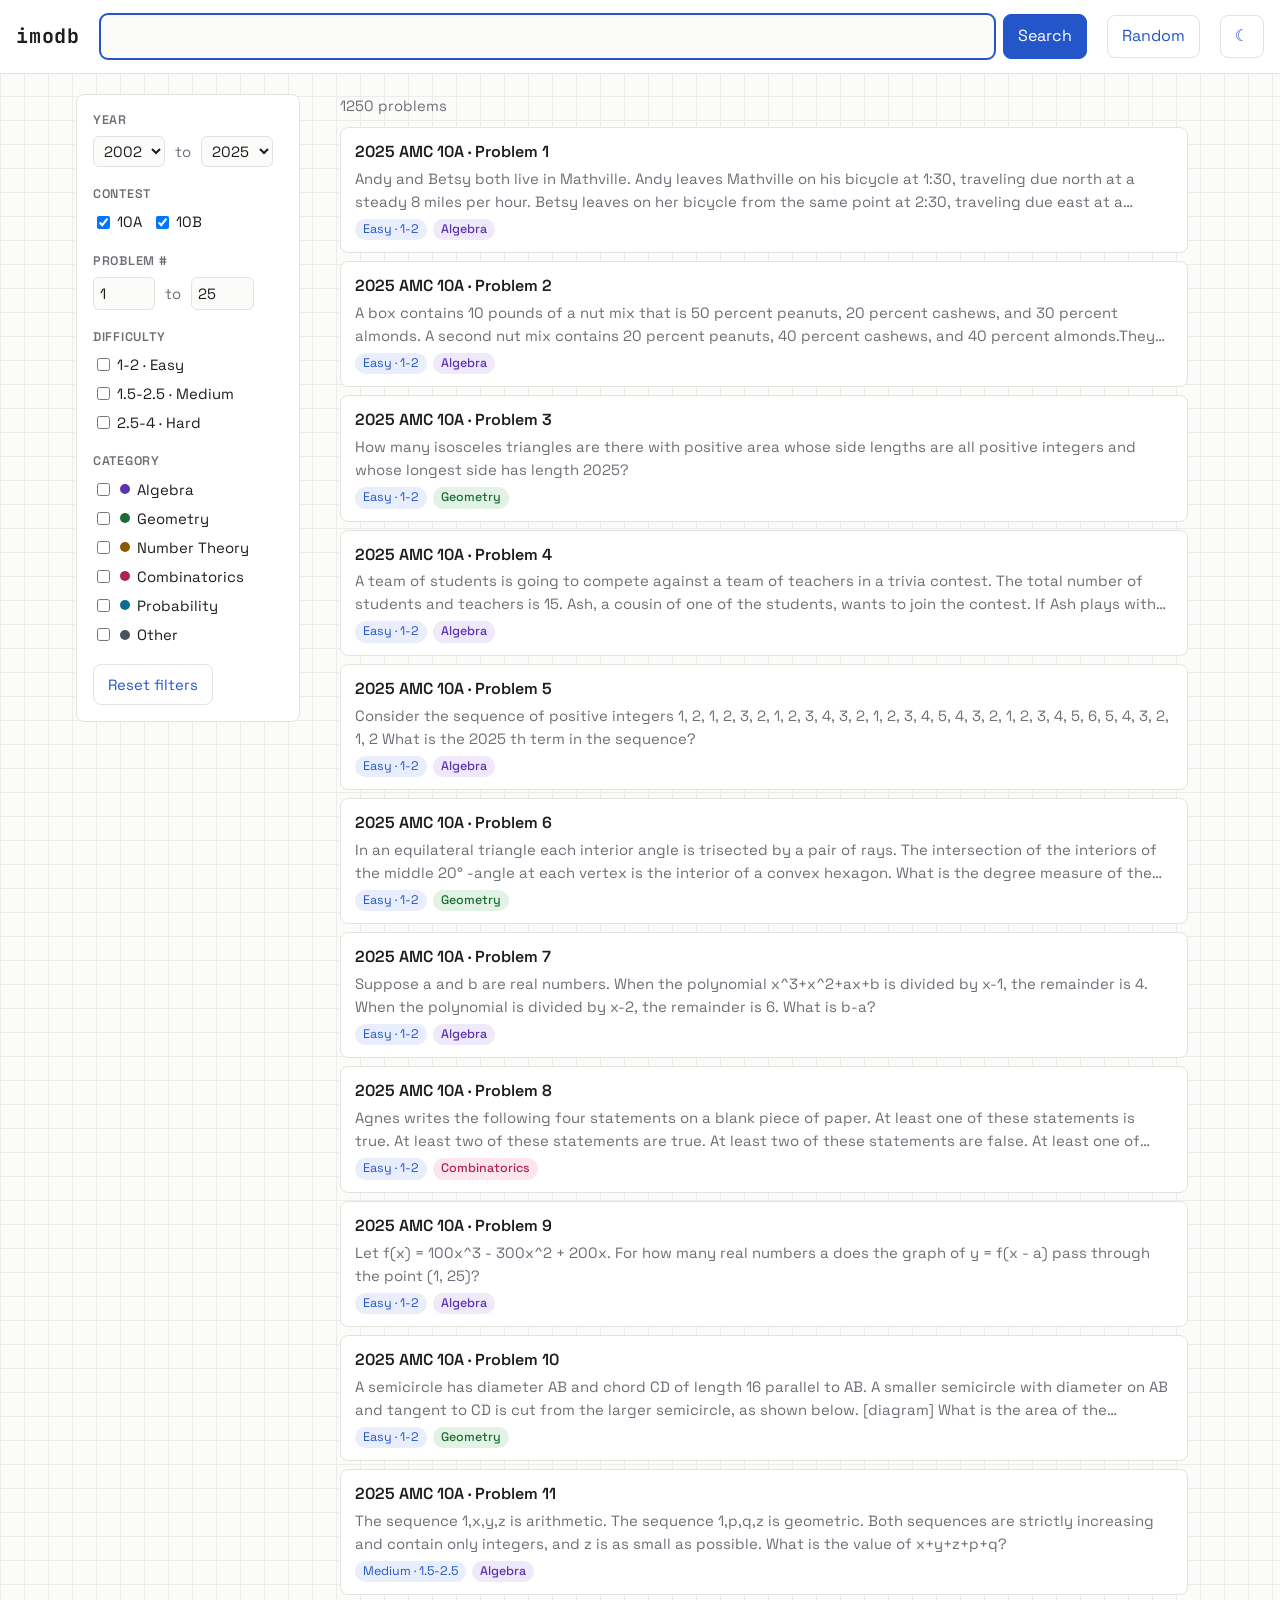
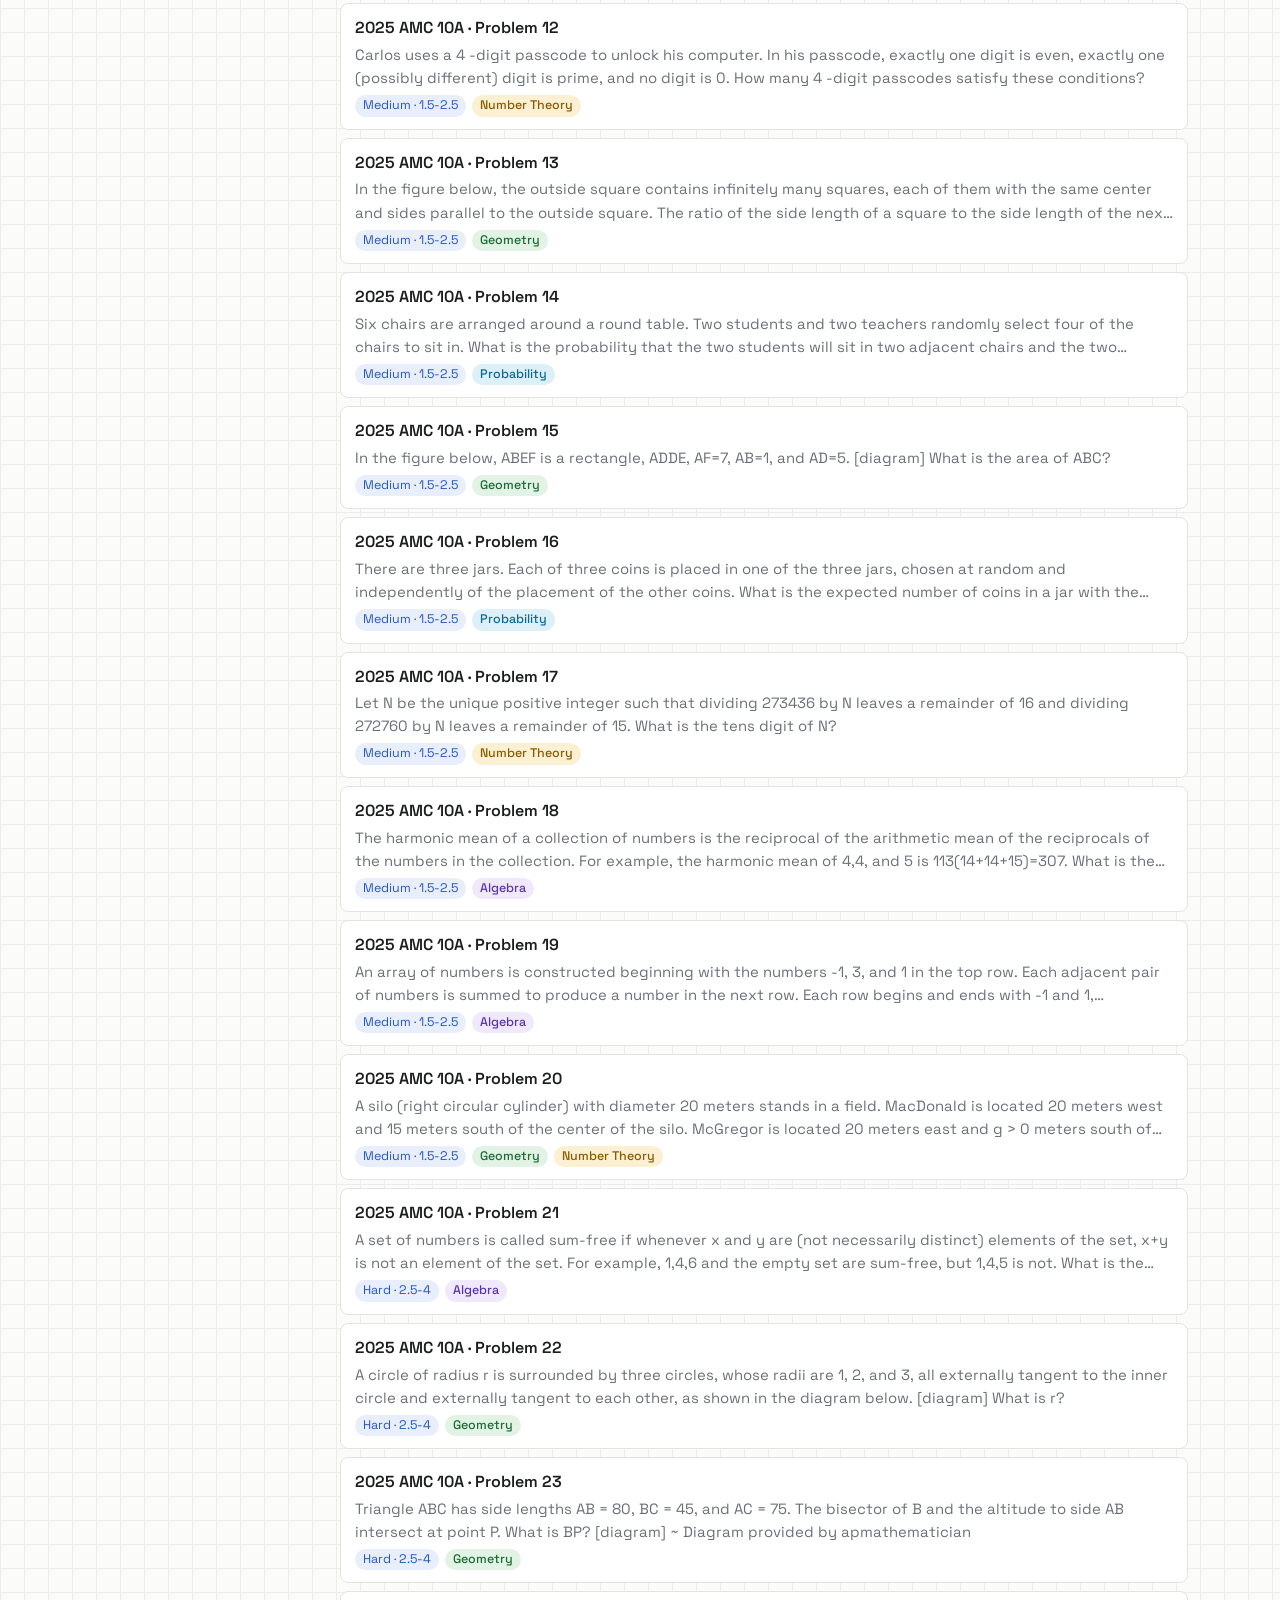
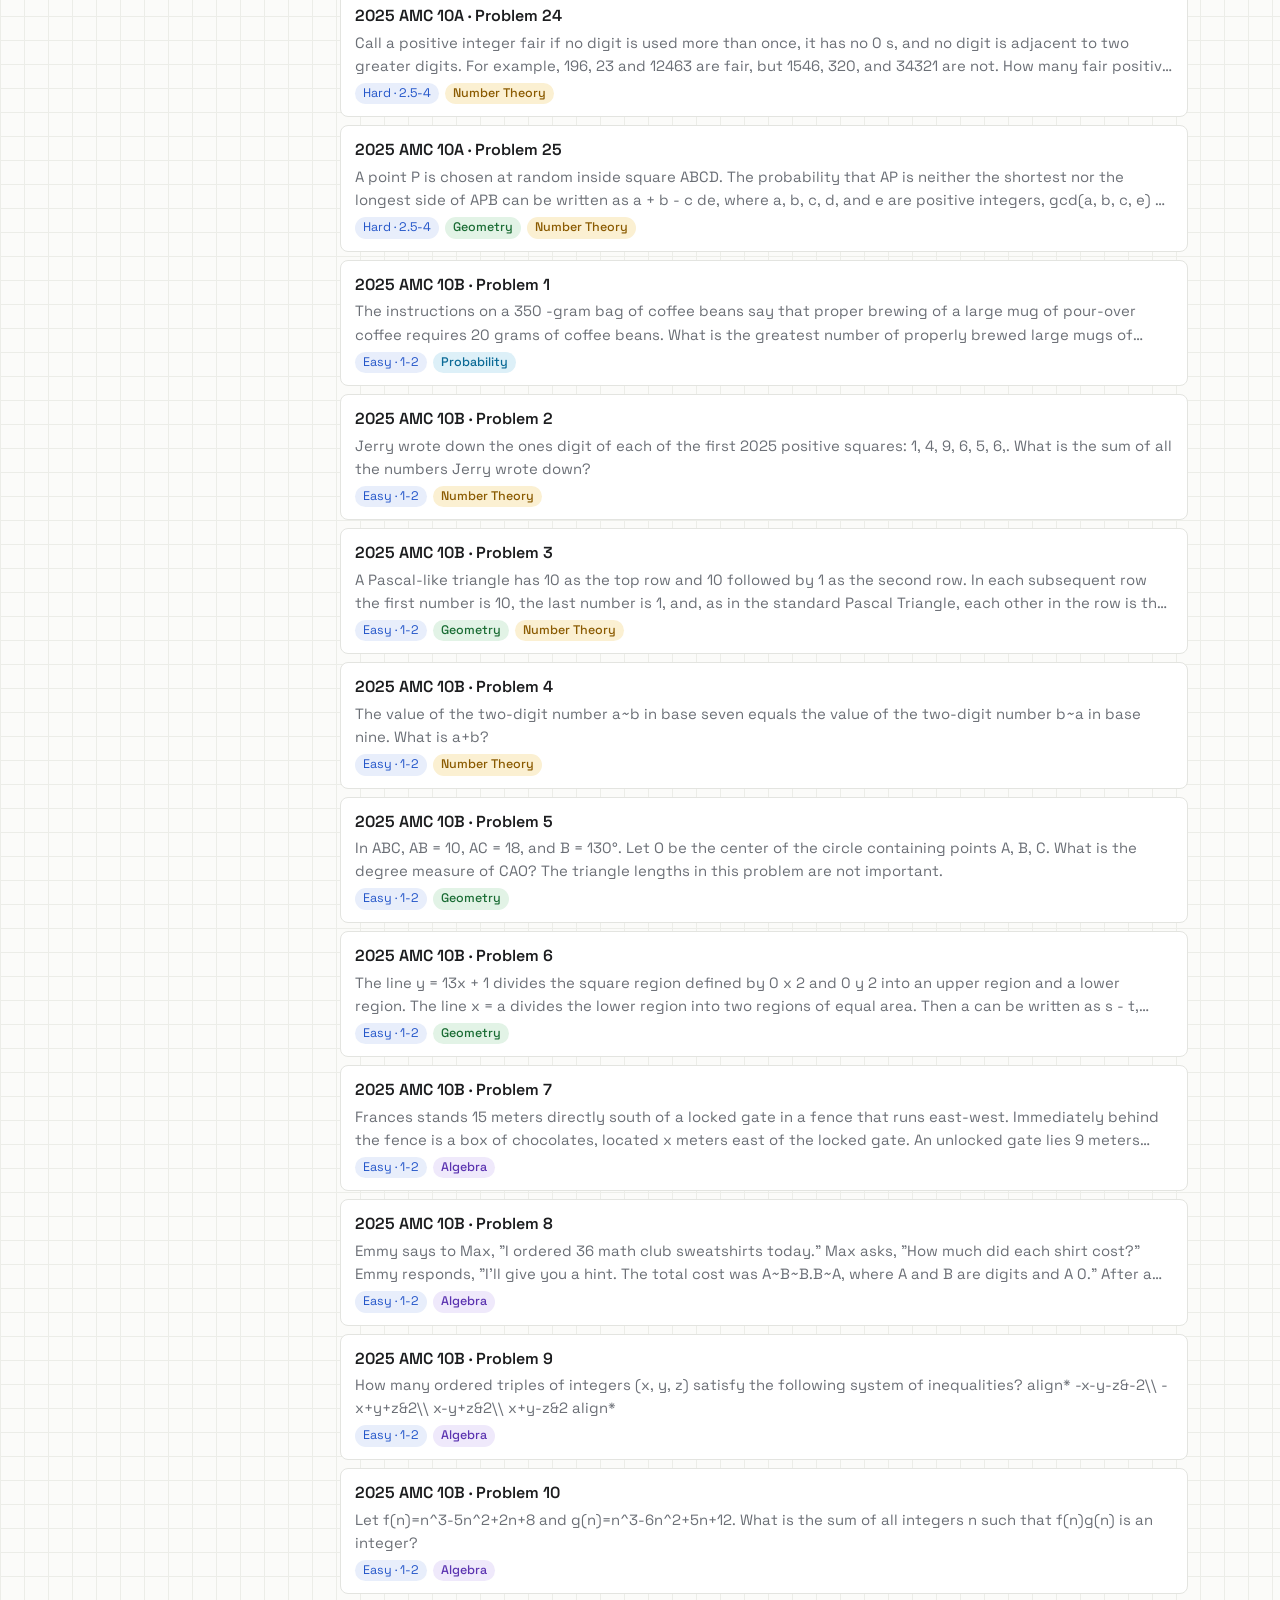
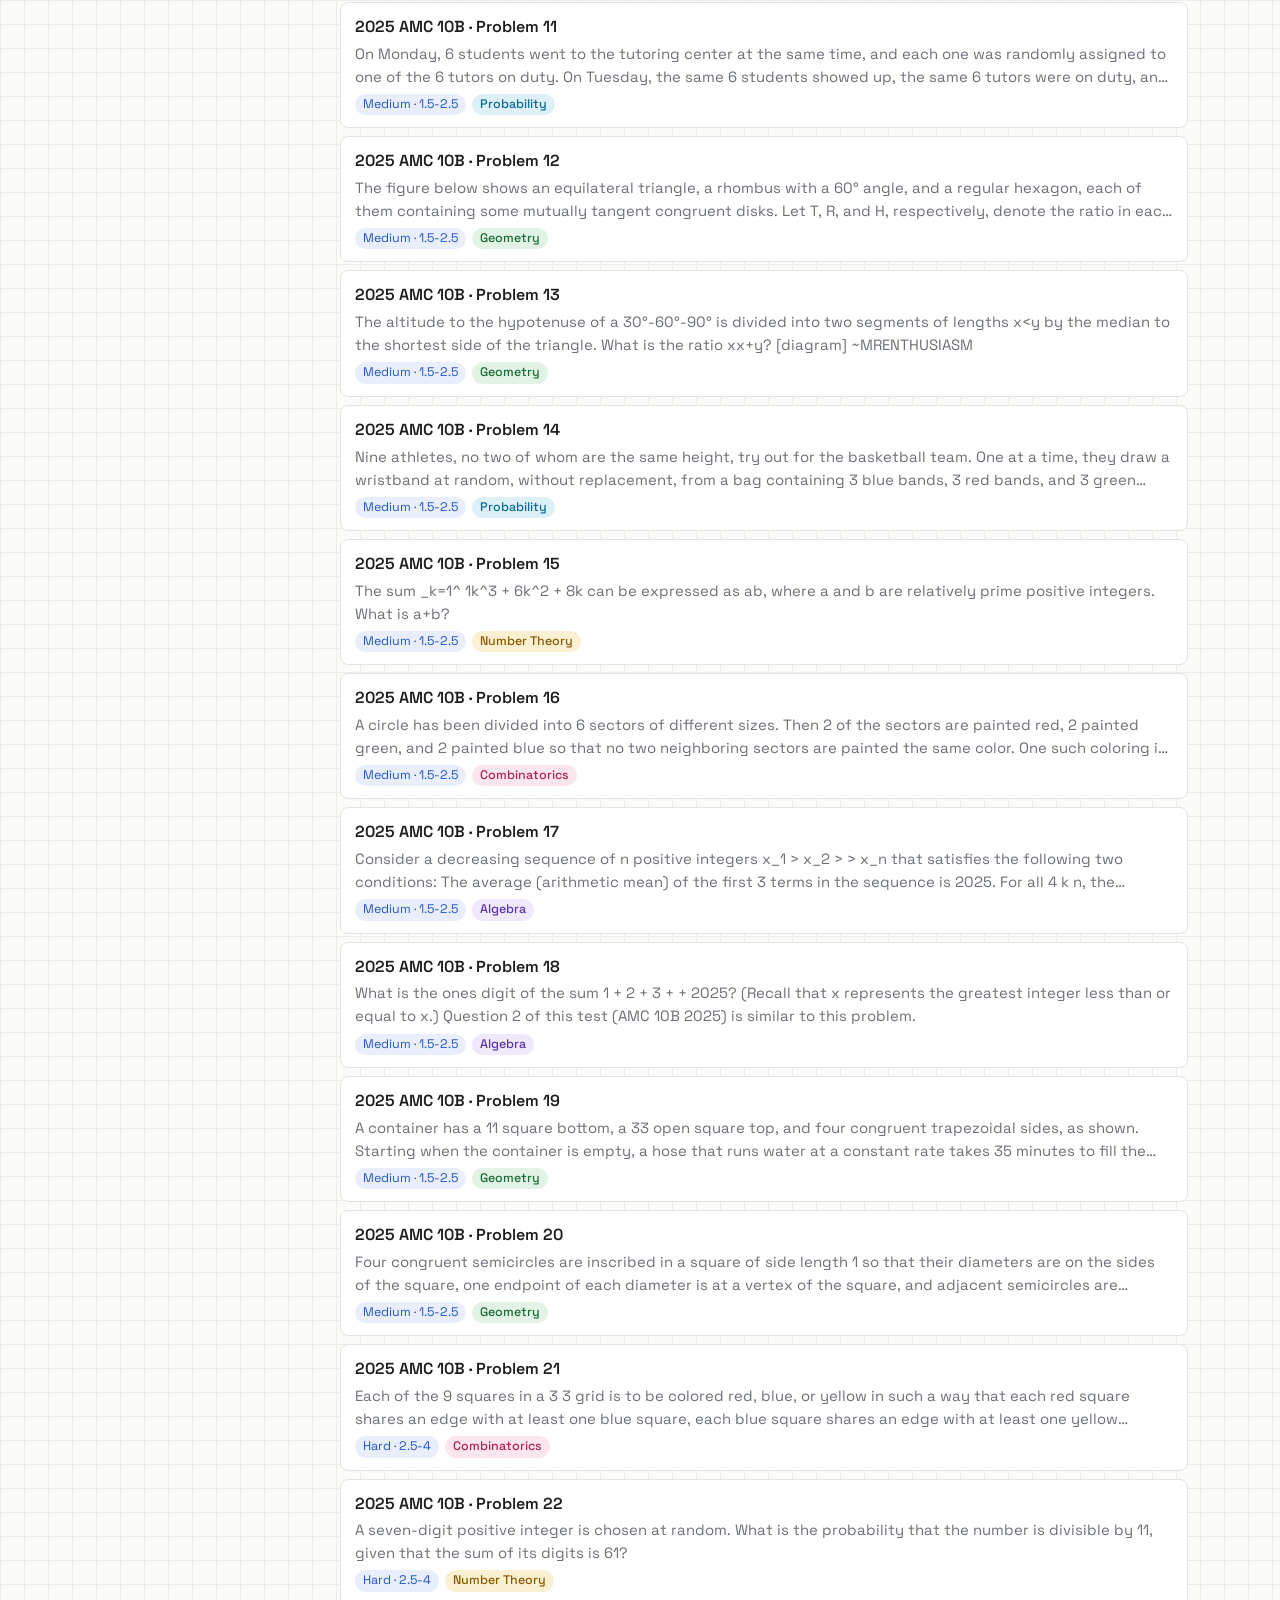
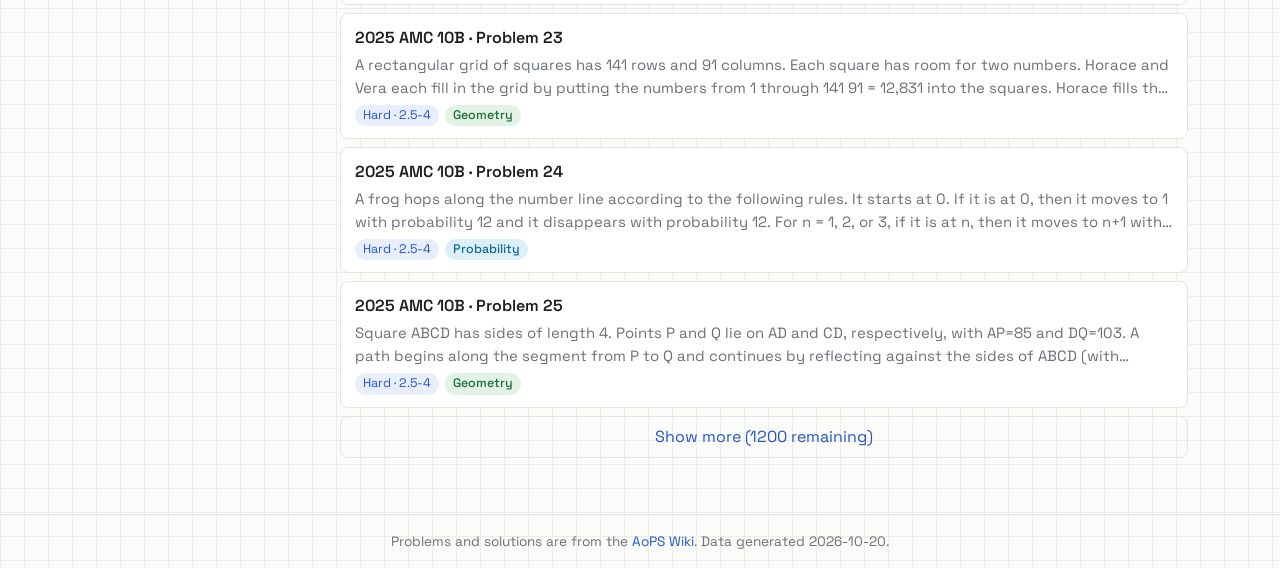
==== commit aa22edf3: "Add a timed random-problem quiz that draws from the sidebar filters A Random button opens a setup sc" ====
--- a/site/index.html
+++ b/site/index.html
@@ -18,6 +18,7 @@
     <input id="q" type="search" aria-label="Search problems" autofocus>
     <button type="submit">Search</button>
   </form>
+  <button type="button" id="random-btn" class="ghost">Random</button>
   <button type="button" id="theme-toggle" class="ghost" aria-label="Toggle dark mode">☾</button>
 </header>
 
@@ -55,6 +56,7 @@
   <div id="status" class="status" hidden></div>
   <section id="results" hidden></section>
   <article id="problem" hidden></article>
+  <section id="random" hidden></section>
 </main>
 </div>
 
--- a/site/styles.css
+++ b/site/styles.css
@@ -8,6 +8,8 @@
   --accent-soft: #e8eefb;
   --correct: #1b7f3b;
   --correct-soft: #e2f4e8;
+  --wrong: #b3261e;
+  --wrong-soft: #fbe9e7;
   --tag: #f0f1ee;
   --grid: #ecede8;
   --cat-algebra: #5b33b0; --cat-algebra-soft: #efe9fb;
@@ -26,7 +28,7 @@
 @media (prefers-color-scheme: dark) {
   :root:not([data-theme="light"]) {
     --bg: #141517; --panel: #1d1f22; --text: #ebecee; --muted: #9a9ea6; --line: #30333a;
-    --accent: #7ea2ff; --accent-soft: #1f2a46; --correct: #5ccf7f; --correct-soft: #16311f; --tag: #262930;
+    --accent: #7ea2ff; --accent-soft: #1f2a46; --correct: #5ccf7f; --correct-soft: #16311f; --wrong: #ff8a80; --wrong-soft: #3b1b19; --tag: #262930;
     --grid: #1c1e21; color-scheme: dark;
     --cat-algebra: #c2a8ff; --cat-algebra-soft: #2c2245; --cat-geometry: #7fd897; --cat-geometry-soft: #163020;
     --cat-number_theory: #f2c35a; --cat-number_theory-soft: #352a10; --cat-combinatorics: #ff94b4; --cat-combinatorics-soft: #3d1a26;
@@ -35,7 +37,7 @@
 }
 :root[data-theme="dark"] {
   --bg: #141517; --panel: #1d1f22; --text: #ebecee; --muted: #9a9ea6; --line: #30333a;
-  --accent: #7ea2ff; --accent-soft: #1f2a46; --correct: #5ccf7f; --correct-soft: #16311f; --tag: #262930;
+  --accent: #7ea2ff; --accent-soft: #1f2a46; --correct: #5ccf7f; --correct-soft: #16311f; --wrong: #ff8a80; --wrong-soft: #3b1b19; --tag: #262930;
   --grid: #1c1e21; color-scheme: dark;
   --cat-algebra: #c2a8ff; --cat-algebra-soft: #2c2245; --cat-geometry: #7fd897; --cat-geometry-soft: #163020;
   --cat-number_theory: #f2c35a; --cat-number_theory-soft: #352a10; --cat-combinatorics: #ff94b4; --cat-combinatorics-soft: #3d1a26;
@@ -56,8 +58,9 @@
 .search { display: flex; flex: 1 1 420px; gap: 8px; min-width: 0; }
 .search input { flex: 1; min-width: 0; padding: 9px 12px; border: 1px solid var(--line); border-radius: var(--radius); background: var(--bg); }
 .search input:focus { outline: 2px solid var(--accent); outline-offset: -1px; }
-.search button, .ghost { padding: 8px 14px; border-radius: var(--radius); border: 1px solid var(--accent); background: var(--accent); color: #fff; }
+.search button, .ghost, .primary { padding: 8px 14px; border-radius: var(--radius); border: 1px solid var(--accent); background: var(--accent); color: #fff; }
 .ghost, .search .ghost { background: transparent; color: var(--accent); border-color: var(--line); }
+.primary:disabled { opacity: 0.5; cursor: not-allowed; }
 
 .layout { flex: 1; display: grid; grid-template-columns: 240px minmax(0, 1fr); gap: 0 8px; width: 100%; max-width: 1160px; margin: 0 auto; }
 .filters { position: sticky; top: calc(var(--head-h) + 20px); align-self: start; max-height: calc(100vh - var(--head-h) - 40px); overflow: auto; margin: 20px 0 20px 16px; display: flex; flex-direction: column; gap: 18px; padding: 16px; border: 1px solid var(--line); border-radius: var(--radius); background: var(--panel); font-size: 0.93rem; }
@@ -114,15 +117,31 @@
 table { border-collapse: collapse; margin: 0.6em 0; }
 td, th { border: 1px solid var(--line); padding: 3px 8px; }
 
-.choices ol { list-style: none; margin: 0; padding: 0; display: grid; gap: 6px; }
-.choices li { display: flex; align-items: center; gap: 10px; padding: 7px 10px; border: 1px solid var(--line); border-radius: 6px; }
-.choices li .choice-label { color: var(--muted); font-weight: 600; min-width: 2.4em; }
-.choices li.correct { border-color: var(--correct); background: var(--correct-soft); }
-.choices li.correct .choice-label { color: var(--correct); }
+.choices ol, .quiz-choices { list-style: none; margin: 0; padding: 0; display: grid; gap: 6px; }
+.choices li, .choice { display: flex; align-items: center; gap: 10px; padding: 7px 10px; border: 1px solid var(--line); border-radius: 6px; }
+.choices li .choice-label, .choice .choice-label { color: var(--muted); font-weight: 600; min-width: 2.4em; }
+.choices li.correct, .choice.correct { border-color: var(--correct); background: var(--correct-soft); }
+.choices li.correct .choice-label, .choice.correct .choice-label { color: var(--correct); }
+.choice { width: 100%; background: none; text-align: left; }
+.choice:not(:disabled):hover { border-color: var(--accent); }
+.choice:disabled { cursor: default; }
+.choice.wrong { border-color: var(--wrong); background: var(--wrong-soft); }
+.choice.wrong .choice-label { color: var(--wrong); }
 .answer-row { display: flex; align-items: center; gap: 14px; margin-top: 12px; font-family: var(--font); }
 .answer-row label { display: inline-flex; align-items: center; gap: 6px; }
 .answer-text { color: var(--correct); font-weight: 600; }
 .unparsed { color: var(--muted); font-size: 0.9rem; margin-top: 8px; }
+
+.quiz-setup h1 { font-size: 1.35rem; margin: 0; }
+.quiz-setup p { color: var(--muted); margin: 6px 0 16px; }
+.quiz-setup select { padding: 7px 8px; border: 1px solid var(--line); border-radius: 6px; background: var(--bg); }
+.quiz-actions { display: flex; flex-wrap: wrap; align-items: center; gap: 10px 16px; }
+.quiz-bar { display: flex; flex-wrap: wrap; align-items: center; justify-content: space-between; gap: 8px 16px; padding: 8px 12px; margin-bottom: 14px; border: 1px solid var(--line); border-radius: var(--radius); background: var(--panel); }
+.clock { font: 700 1.3rem/1 var(--font-mono); }
+.clock.over { color: var(--wrong); }
+.quiz-result { margin: 0; font-family: var(--font); font-weight: 600; }
+.quiz-result:not(:empty) { margin-top: 12px; }
+.quiz-result.ok { color: var(--correct); }
 
 .solutions-head { display: flex; align-items: center; justify-content: space-between; gap: 10px; }
 .solution { padding: 12px 0; border-top: 1px solid var(--line); }
